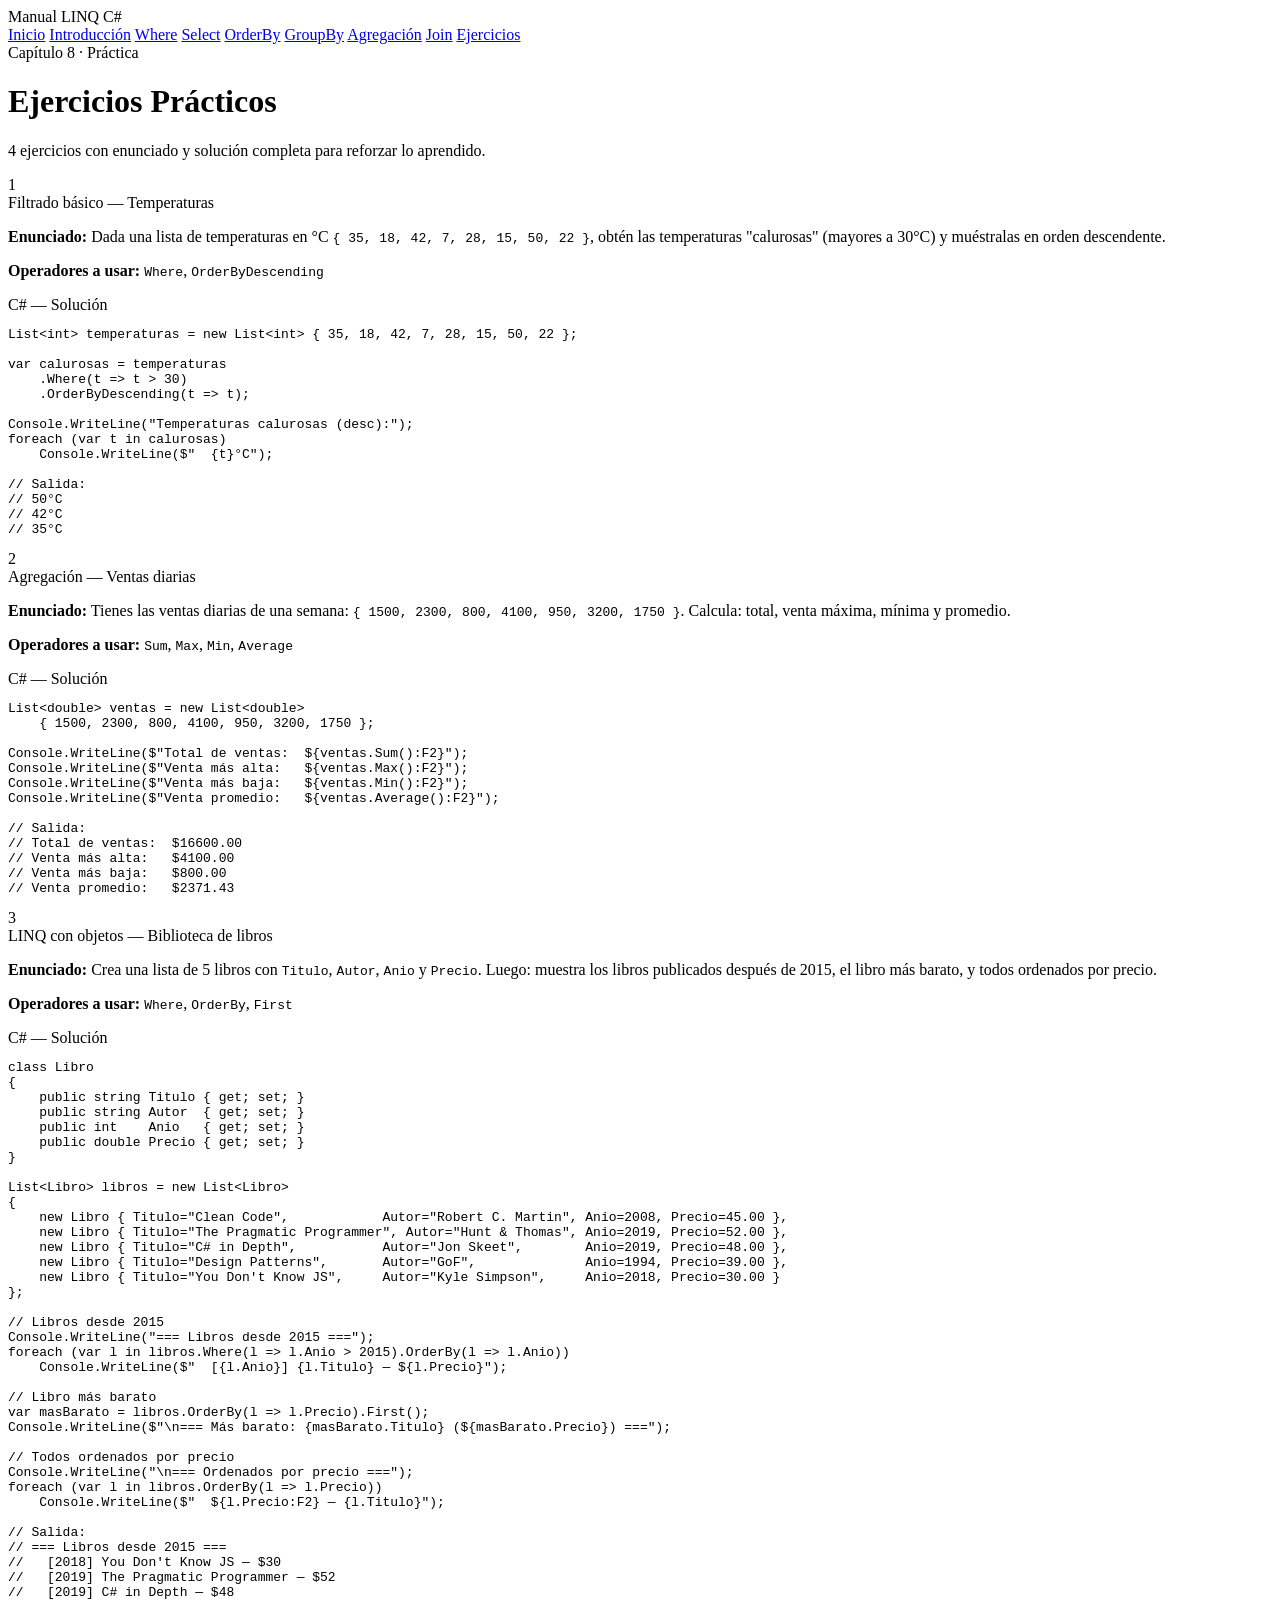
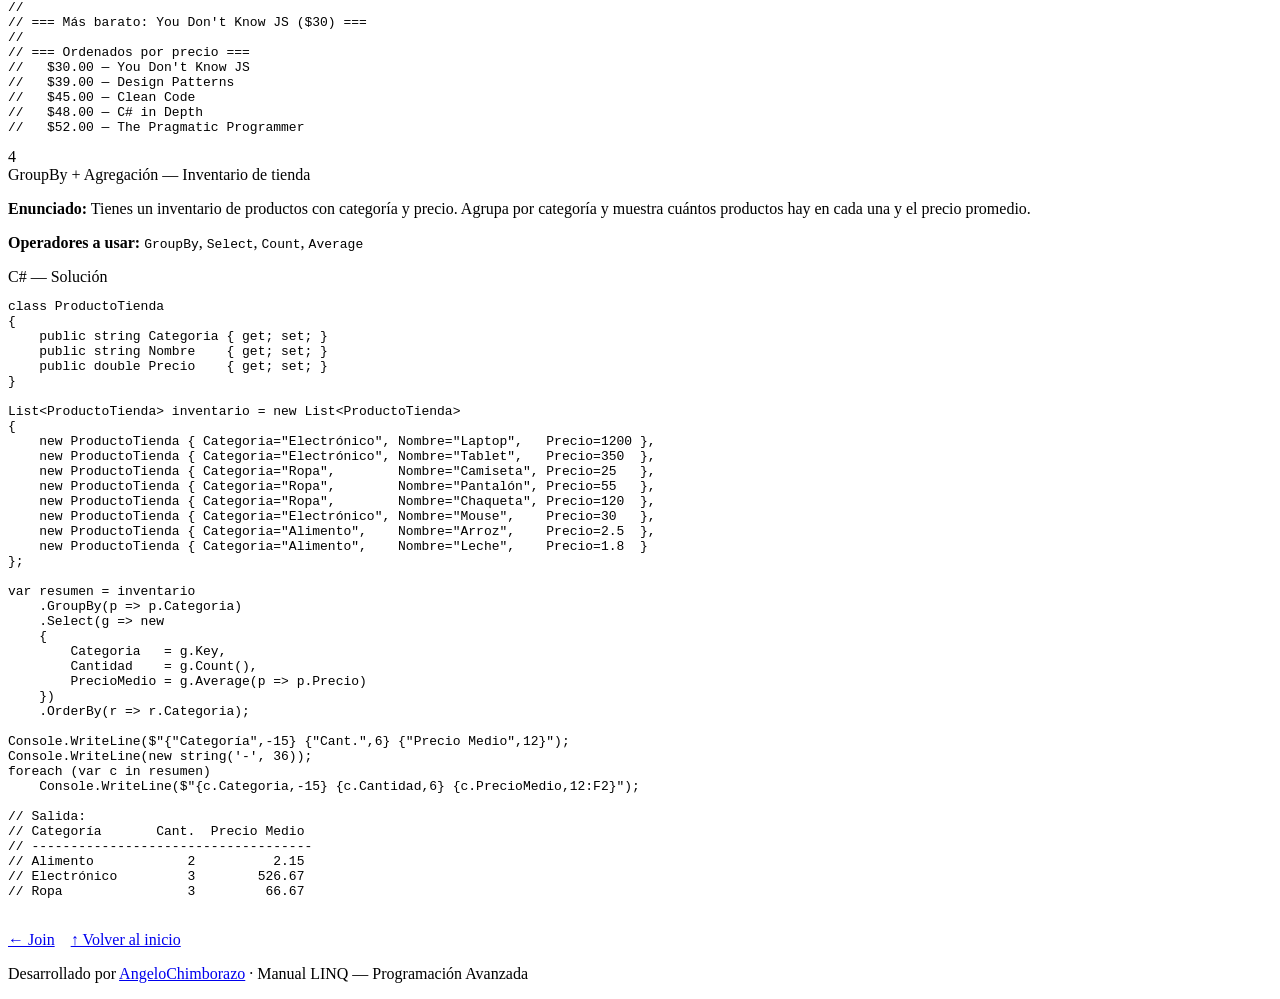
==== ejercicios.html @ 0d1015e7 "Rename Ejercicios.html to ejercicios.html" ====
<!DOCTYPE html>
<html lang="es">
<head>
  <meta charset="UTF-8" />
  <meta name="viewport" content="width=device-width, initial-scale=1.0" />
  <title>Ejercicios Prácticos | Manual LINQ C#</title>
  <link rel="stylesheet" href="style.css" />
</head>
<body>

<nav>
  <div class="nav-brand">Manual LINQ <span>C#</span></div>
  <a href="index.html">Inicio</a>
  <a href="introduccion.html">Introducción</a>
  <a href="where.html">Where</a>
  <a href="select.html">Select</a>
  <a href="orderby.html">OrderBy</a>
  <a href="groupby.html">GroupBy</a>
  <a href="agregacion.html">Agregación</a>
  <a href="join.html">Join</a>
  <a href="ejercicios.html" class="active">Ejercicios</a>
</nav>

<main class="page">
  <div class="page-header">
    <div class="page-eyebrow">Capítulo 8 · Práctica</div>
    <h1>Ejercicios Prácticos</h1>
    <p>4 ejercicios con enunciado y solución completa para reforzar lo aprendido.</p>
  </div>

  <!-- Ejercicio 1 -->
  <div class="exercise">
    <div class="exercise-header">
      <div class="exercise-num">1</div>
      <div class="exercise-title">Filtrado básico — Temperaturas</div>
    </div>
    <div class="exercise-body">
      <p><strong>Enunciado:</strong> Dada una lista de temperaturas en °C <code>{ 35, 18, 42, 7, 28, 15, 50, 22 }</code>, obtén las temperaturas "calurosas" (mayores a 30°C) y muéstralas en orden descendente.</p>
      <p><strong>Operadores a usar:</strong> <code>Where</code>, <code>OrderByDescending</code></p>
      <div class="code-label">C# — Solución</div>
      <pre><code>List&lt;int&gt; temperaturas = new List&lt;int&gt; { 35, 18, 42, 7, 28, 15, 50, 22 };

var calurosas = temperaturas
    .Where(t => t > 30)
    .OrderByDescending(t => t);

Console.WriteLine("Temperaturas calurosas (desc):");
foreach (var t in calurosas)
    Console.WriteLine($"  {t}°C");

// Salida:
// 50°C
// 42°C
// 35°C</code></pre>
    </div>
  </div>

  <!-- Ejercicio 2 -->
  <div class="exercise">
    <div class="exercise-header">
      <div class="exercise-num">2</div>
      <div class="exercise-title">Agregación — Ventas diarias</div>
    </div>
    <div class="exercise-body">
      <p><strong>Enunciado:</strong> Tienes las ventas diarias de una semana: <code>{ 1500, 2300, 800, 4100, 950, 3200, 1750 }</code>. Calcula: total, venta máxima, mínima y promedio.</p>
      <p><strong>Operadores a usar:</strong> <code>Sum</code>, <code>Max</code>, <code>Min</code>, <code>Average</code></p>
      <div class="code-label">C# — Solución</div>
      <pre><code>List&lt;double&gt; ventas = new List&lt;double&gt;
    { 1500, 2300, 800, 4100, 950, 3200, 1750 };

Console.WriteLine($"Total de ventas:  ${ventas.Sum():F2}");
Console.WriteLine($"Venta más alta:   ${ventas.Max():F2}");
Console.WriteLine($"Venta más baja:   ${ventas.Min():F2}");
Console.WriteLine($"Venta promedio:   ${ventas.Average():F2}");

// Salida:
// Total de ventas:  $16600.00
// Venta más alta:   $4100.00
// Venta más baja:   $800.00
// Venta promedio:   $2371.43</code></pre>
    </div>
  </div>

  <!-- Ejercicio 3 -->
  <div class="exercise">
    <div class="exercise-header">
      <div class="exercise-num">3</div>
      <div class="exercise-title">LINQ con objetos — Biblioteca de libros</div>
    </div>
    <div class="exercise-body">
      <p><strong>Enunciado:</strong> Crea una lista de 5 libros con <code>Titulo</code>, <code>Autor</code>, <code>Anio</code> y <code>Precio</code>. Luego: muestra los libros publicados después de 2015, el libro más barato, y todos ordenados por precio.</p>
      <p><strong>Operadores a usar:</strong> <code>Where</code>, <code>OrderBy</code>, <code>First</code></p>
      <div class="code-label">C# — Solución</div>
      <pre><code>class Libro
{
    public string Titulo { get; set; }
    public string Autor  { get; set; }
    public int    Anio   { get; set; }
    public double Precio { get; set; }
}

List&lt;Libro&gt; libros = new List&lt;Libro&gt;
{
    new Libro { Titulo="Clean Code",            Autor="Robert C. Martin", Anio=2008, Precio=45.00 },
    new Libro { Titulo="The Pragmatic Programmer", Autor="Hunt & Thomas", Anio=2019, Precio=52.00 },
    new Libro { Titulo="C# in Depth",           Autor="Jon Skeet",        Anio=2019, Precio=48.00 },
    new Libro { Titulo="Design Patterns",       Autor="GoF",              Anio=1994, Precio=39.00 },
    new Libro { Titulo="You Don't Know JS",     Autor="Kyle Simpson",     Anio=2018, Precio=30.00 }
};

// Libros desde 2015
Console.WriteLine("=== Libros desde 2015 ===");
foreach (var l in libros.Where(l => l.Anio > 2015).OrderBy(l => l.Anio))
    Console.WriteLine($"  [{l.Anio}] {l.Titulo} — ${l.Precio}");

// Libro más barato
var masBarato = libros.OrderBy(l => l.Precio).First();
Console.WriteLine($"\n=== Más barato: {masBarato.Titulo} (${masBarato.Precio}) ===");

// Todos ordenados por precio
Console.WriteLine("\n=== Ordenados por precio ===");
foreach (var l in libros.OrderBy(l => l.Precio))
    Console.WriteLine($"  ${l.Precio:F2} — {l.Titulo}");

// Salida:
// === Libros desde 2015 ===
//   [2018] You Don't Know JS — $30
//   [2019] The Pragmatic Programmer — $52
//   [2019] C# in Depth — $48
//
// === Más barato: You Don't Know JS ($30) ===
//
// === Ordenados por precio ===
//   $30.00 — You Don't Know JS
//   $39.00 — Design Patterns
//   $45.00 — Clean Code
//   $48.00 — C# in Depth
//   $52.00 — The Pragmatic Programmer</code></pre>
    </div>
  </div>

  <!-- Ejercicio 4 -->
  <div class="exercise">
    <div class="exercise-header">
      <div class="exercise-num">4</div>
      <div class="exercise-title">GroupBy + Agregación — Inventario de tienda</div>
    </div>
    <div class="exercise-body">
      <p><strong>Enunciado:</strong> Tienes un inventario de productos con categoría y precio. Agrupa por categoría y muestra cuántos productos hay en cada una y el precio promedio.</p>
      <p><strong>Operadores a usar:</strong> <code>GroupBy</code>, <code>Select</code>, <code>Count</code>, <code>Average</code></p>
      <div class="code-label">C# — Solución</div>
      <pre><code>class ProductoTienda
{
    public string Categoria { get; set; }
    public string Nombre    { get; set; }
    public double Precio    { get; set; }
}

List&lt;ProductoTienda&gt; inventario = new List&lt;ProductoTienda&gt;
{
    new ProductoTienda { Categoria="Electrónico", Nombre="Laptop",   Precio=1200 },
    new ProductoTienda { Categoria="Electrónico", Nombre="Tablet",   Precio=350  },
    new ProductoTienda { Categoria="Ropa",        Nombre="Camiseta", Precio=25   },
    new ProductoTienda { Categoria="Ropa",        Nombre="Pantalón", Precio=55   },
    new ProductoTienda { Categoria="Ropa",        Nombre="Chaqueta", Precio=120  },
    new ProductoTienda { Categoria="Electrónico", Nombre="Mouse",    Precio=30   },
    new ProductoTienda { Categoria="Alimento",    Nombre="Arroz",    Precio=2.5  },
    new ProductoTienda { Categoria="Alimento",    Nombre="Leche",    Precio=1.8  }
};

var resumen = inventario
    .GroupBy(p => p.Categoria)
    .Select(g => new
    {
        Categoria   = g.Key,
        Cantidad    = g.Count(),
        PrecioMedio = g.Average(p => p.Precio)
    })
    .OrderBy(r => r.Categoria);

Console.WriteLine($"{"Categoría",-15} {"Cant.",6} {"Precio Medio",12}");
Console.WriteLine(new string('-', 36));
foreach (var c in resumen)
    Console.WriteLine($"{c.Categoria,-15} {c.Cantidad,6} {c.PrecioMedio,12:F2}");

// Salida:
// Categoría       Cant.  Precio Medio
// ------------------------------------
// Alimento            2          2.15
// Electrónico         3        526.67
// Ropa                3         66.67</code></pre>
    </div>
  </div>

  <div style="display:flex; gap:1rem; margin-top:2rem; flex-wrap:wrap;">
    <a href="join.html" class="btn btn-outline">← Join</a>
    <a href="index.html" class="btn btn-primary">↑ Volver al inicio</a>
  </div>
</main>

<footer>
  <p>Desarrollado por <a href="https://github.com/AngeloChimborazo" target="_blank">AngeloChimborazo</a> · Manual LINQ — Programación Avanzada</p>
</footer>
</body>
</html>
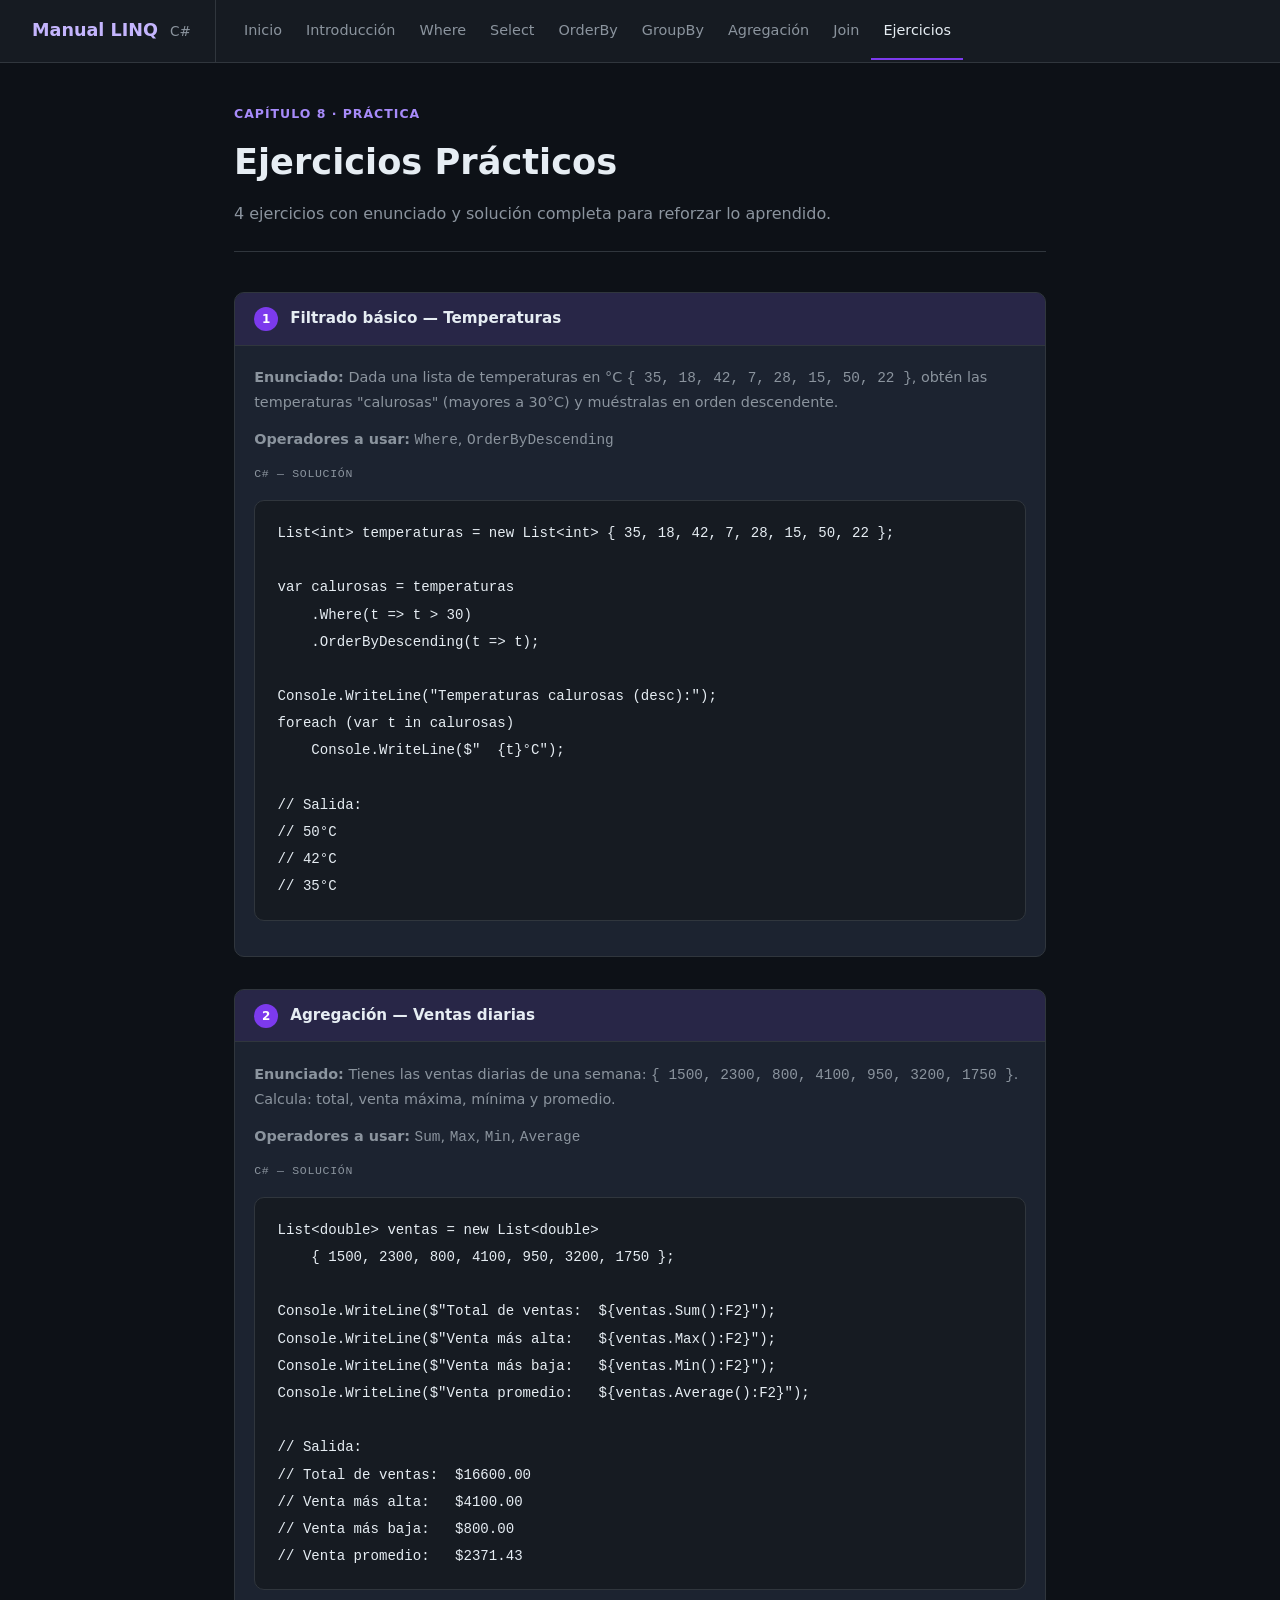
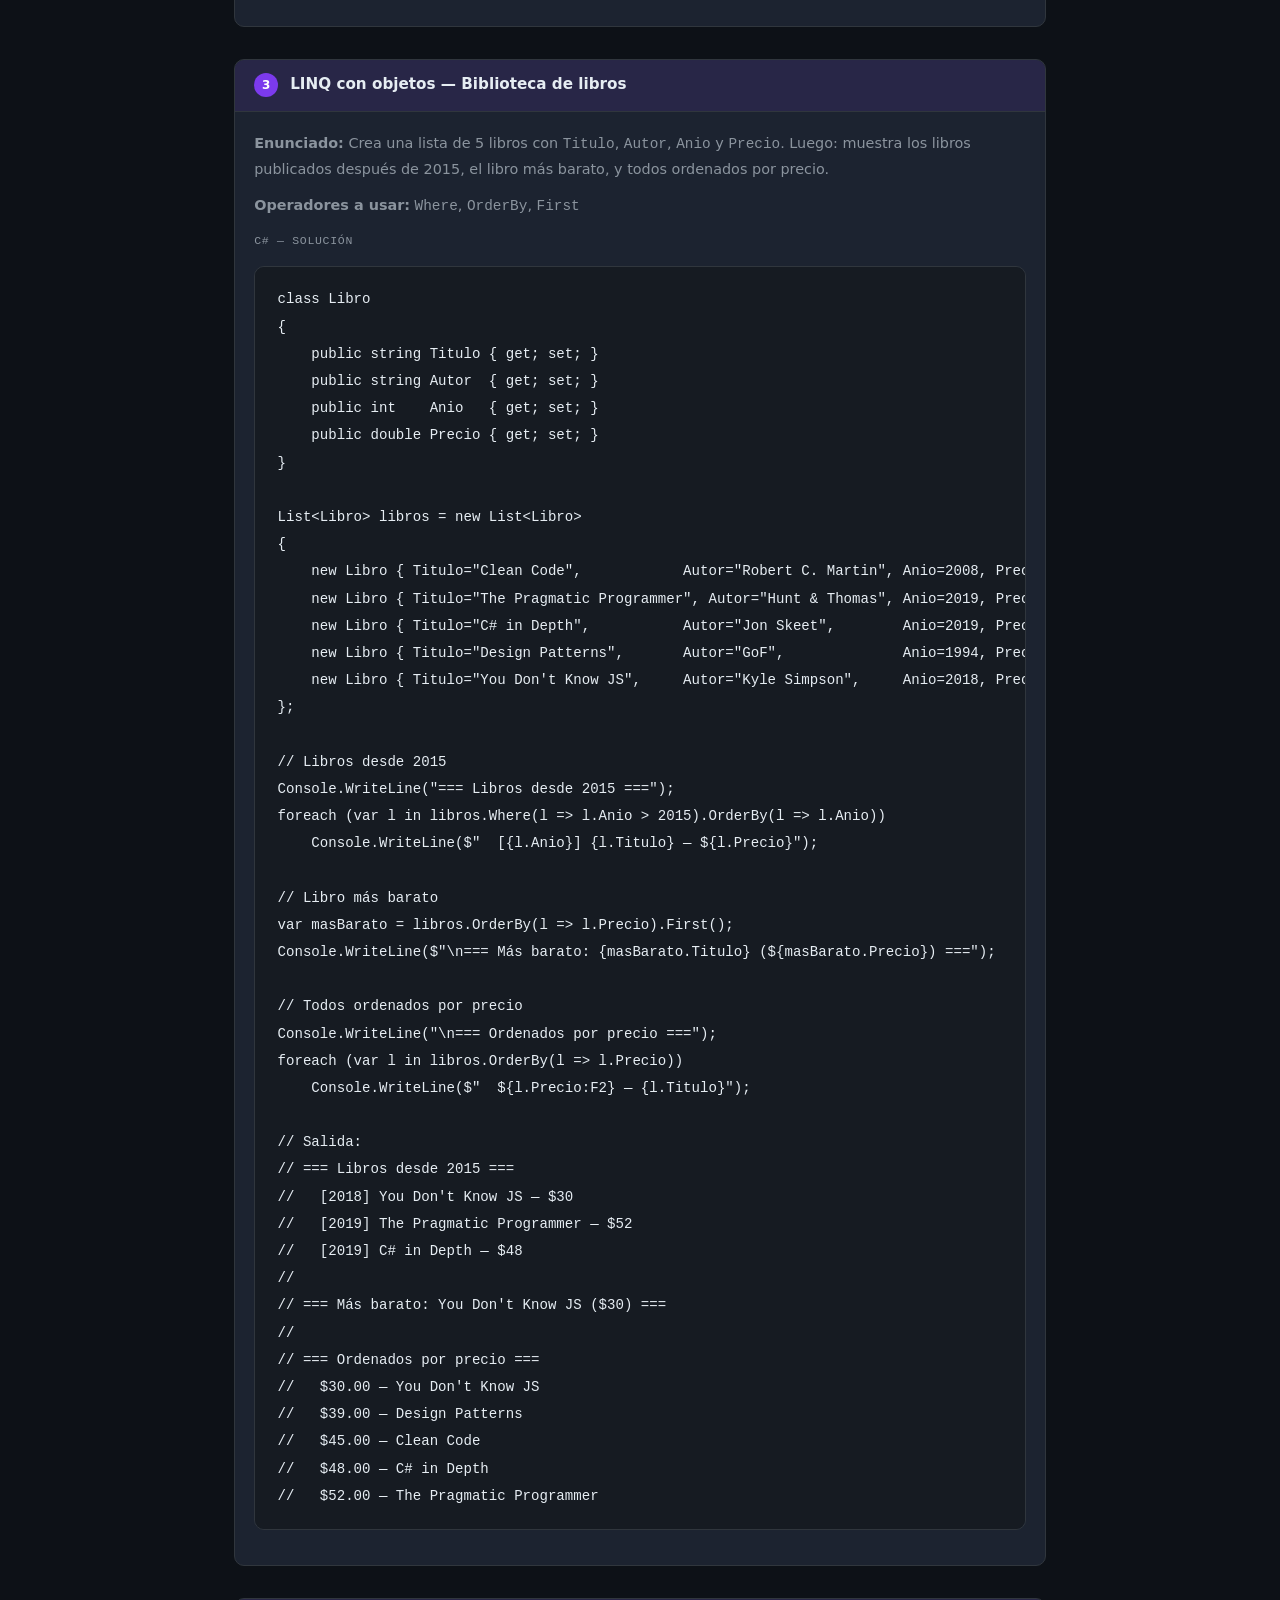
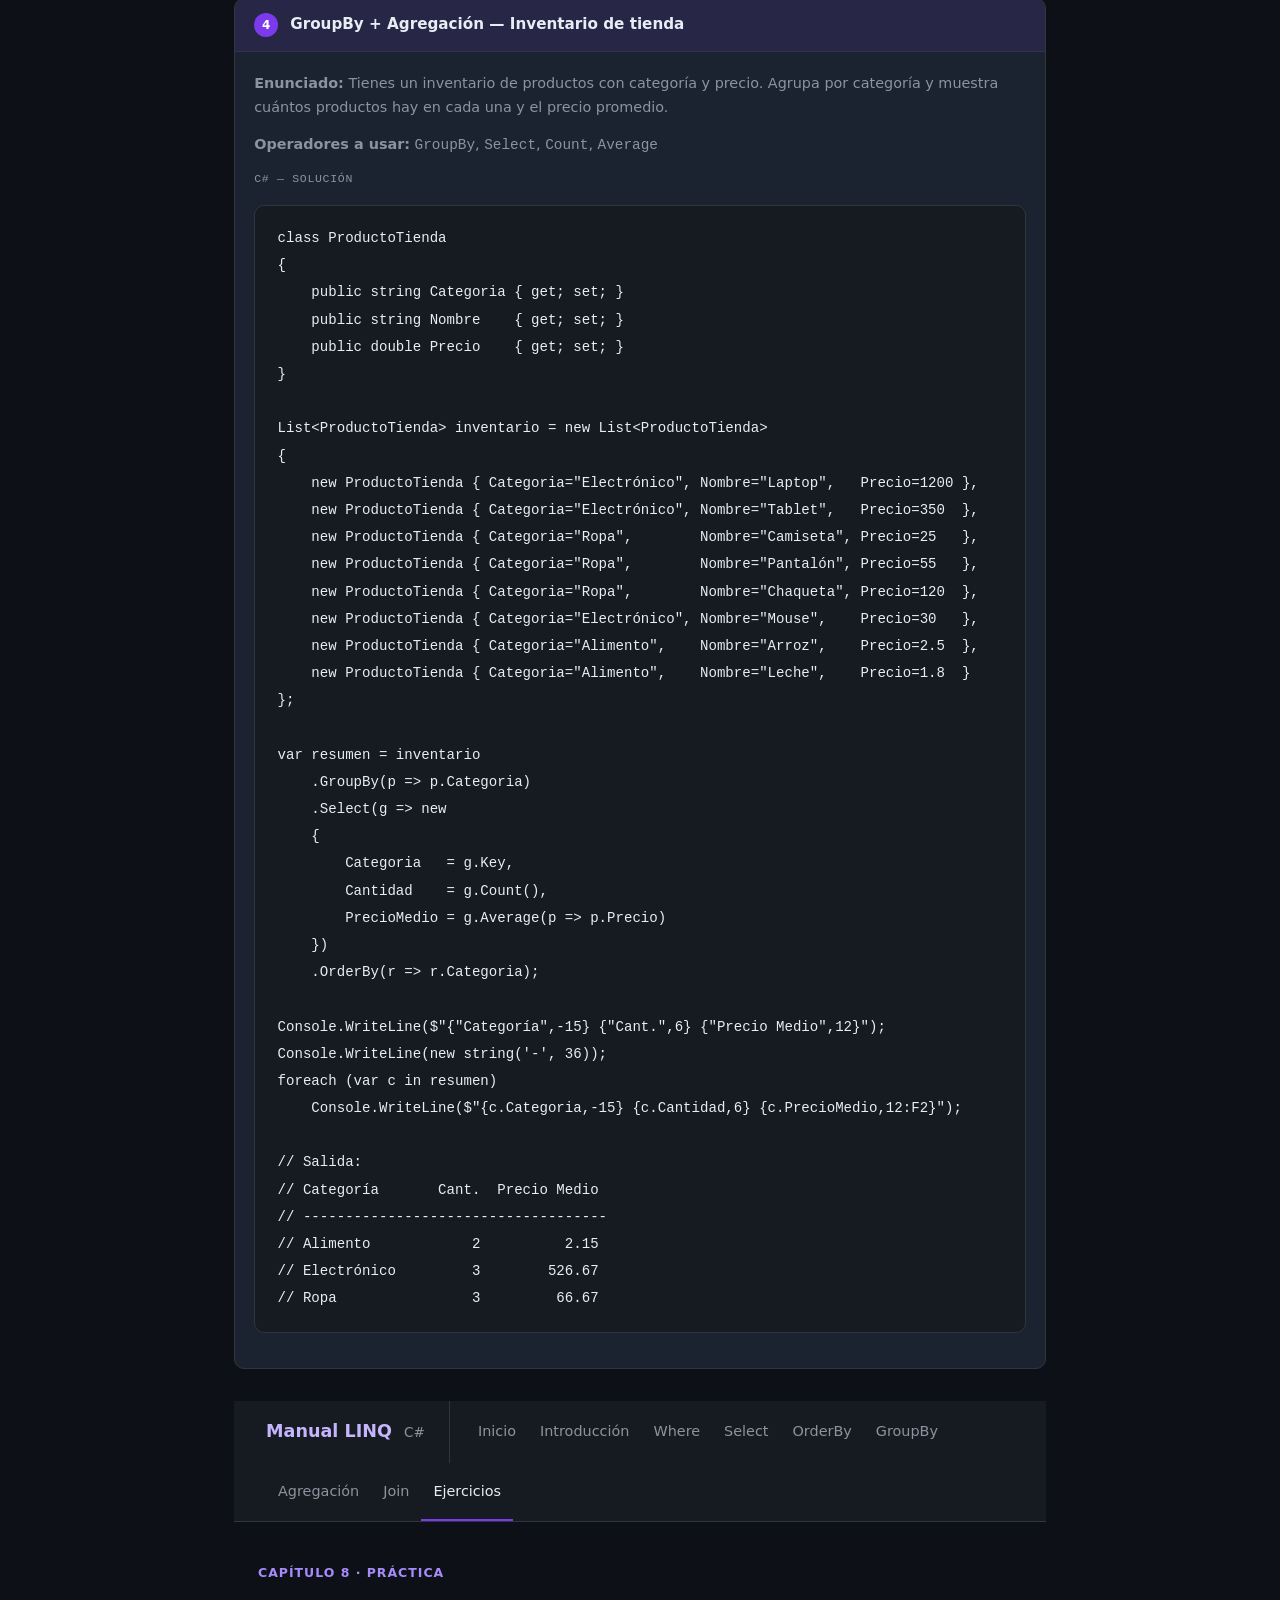
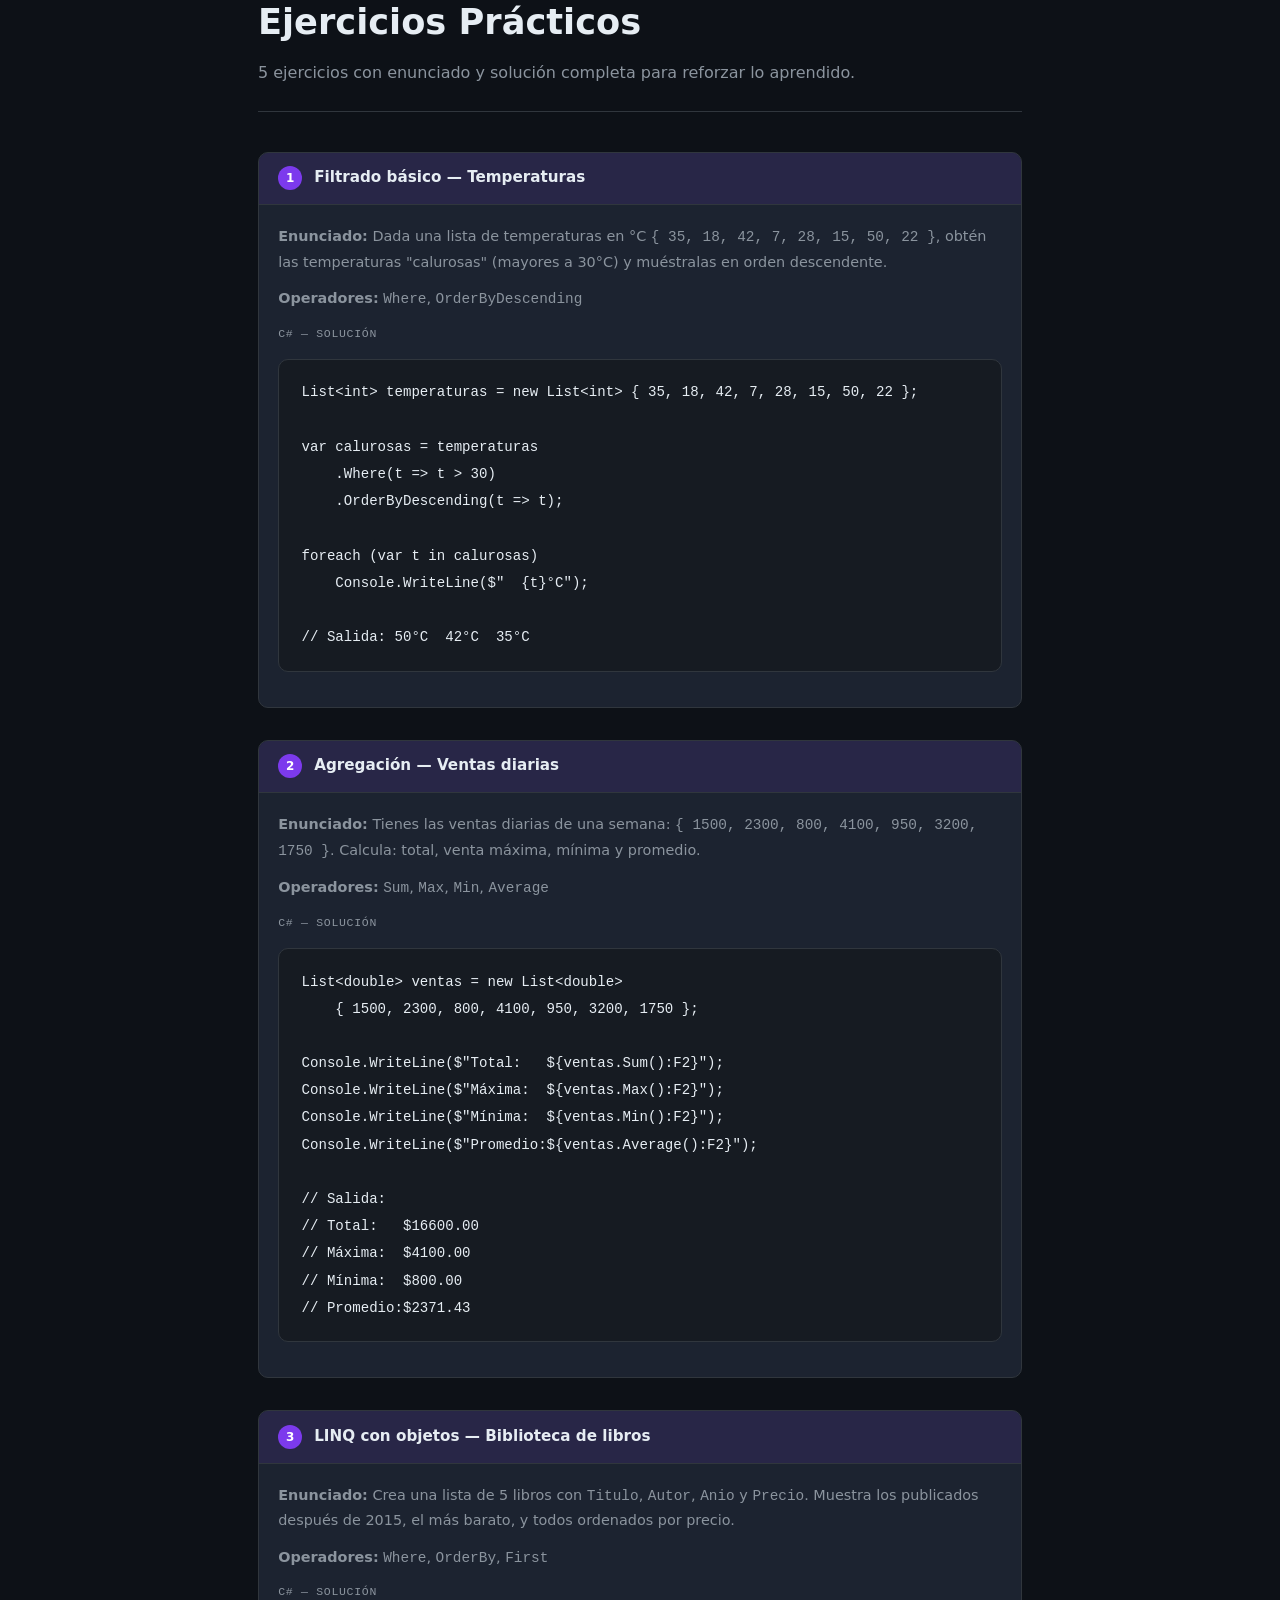
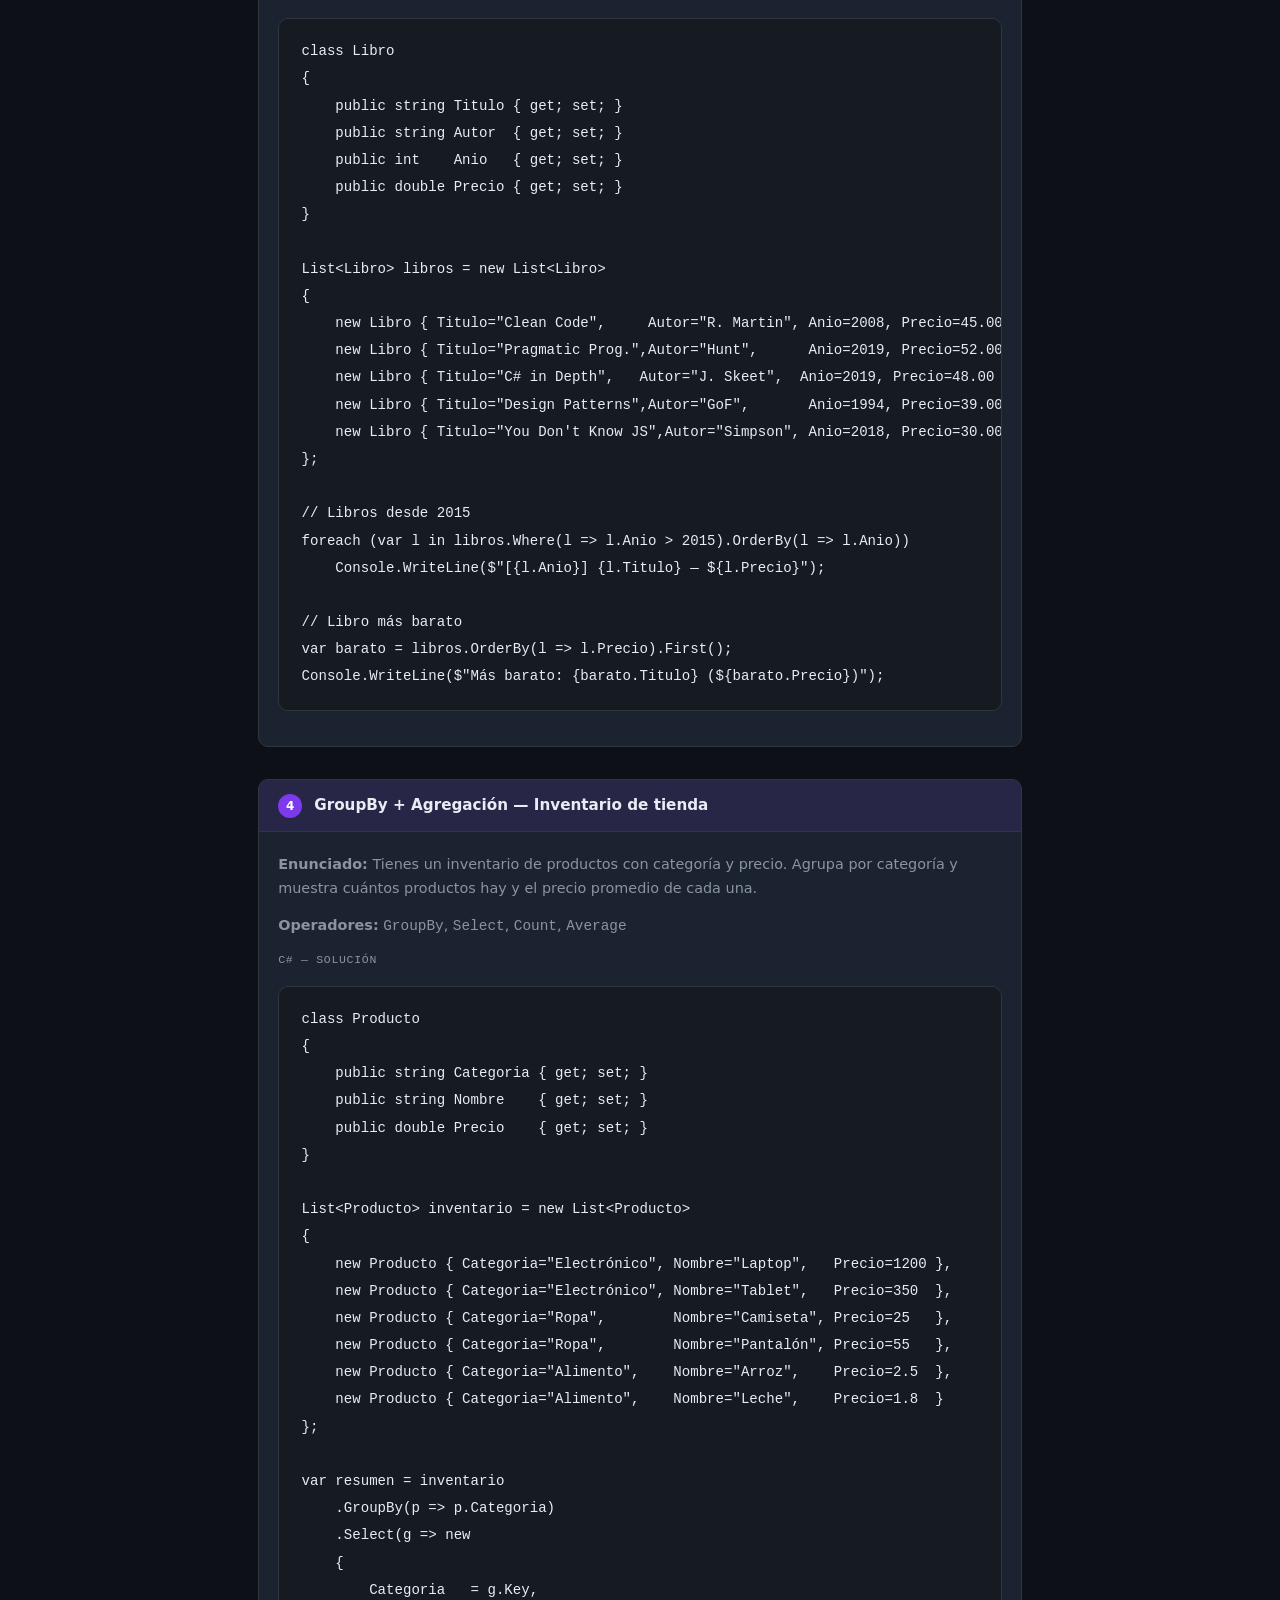
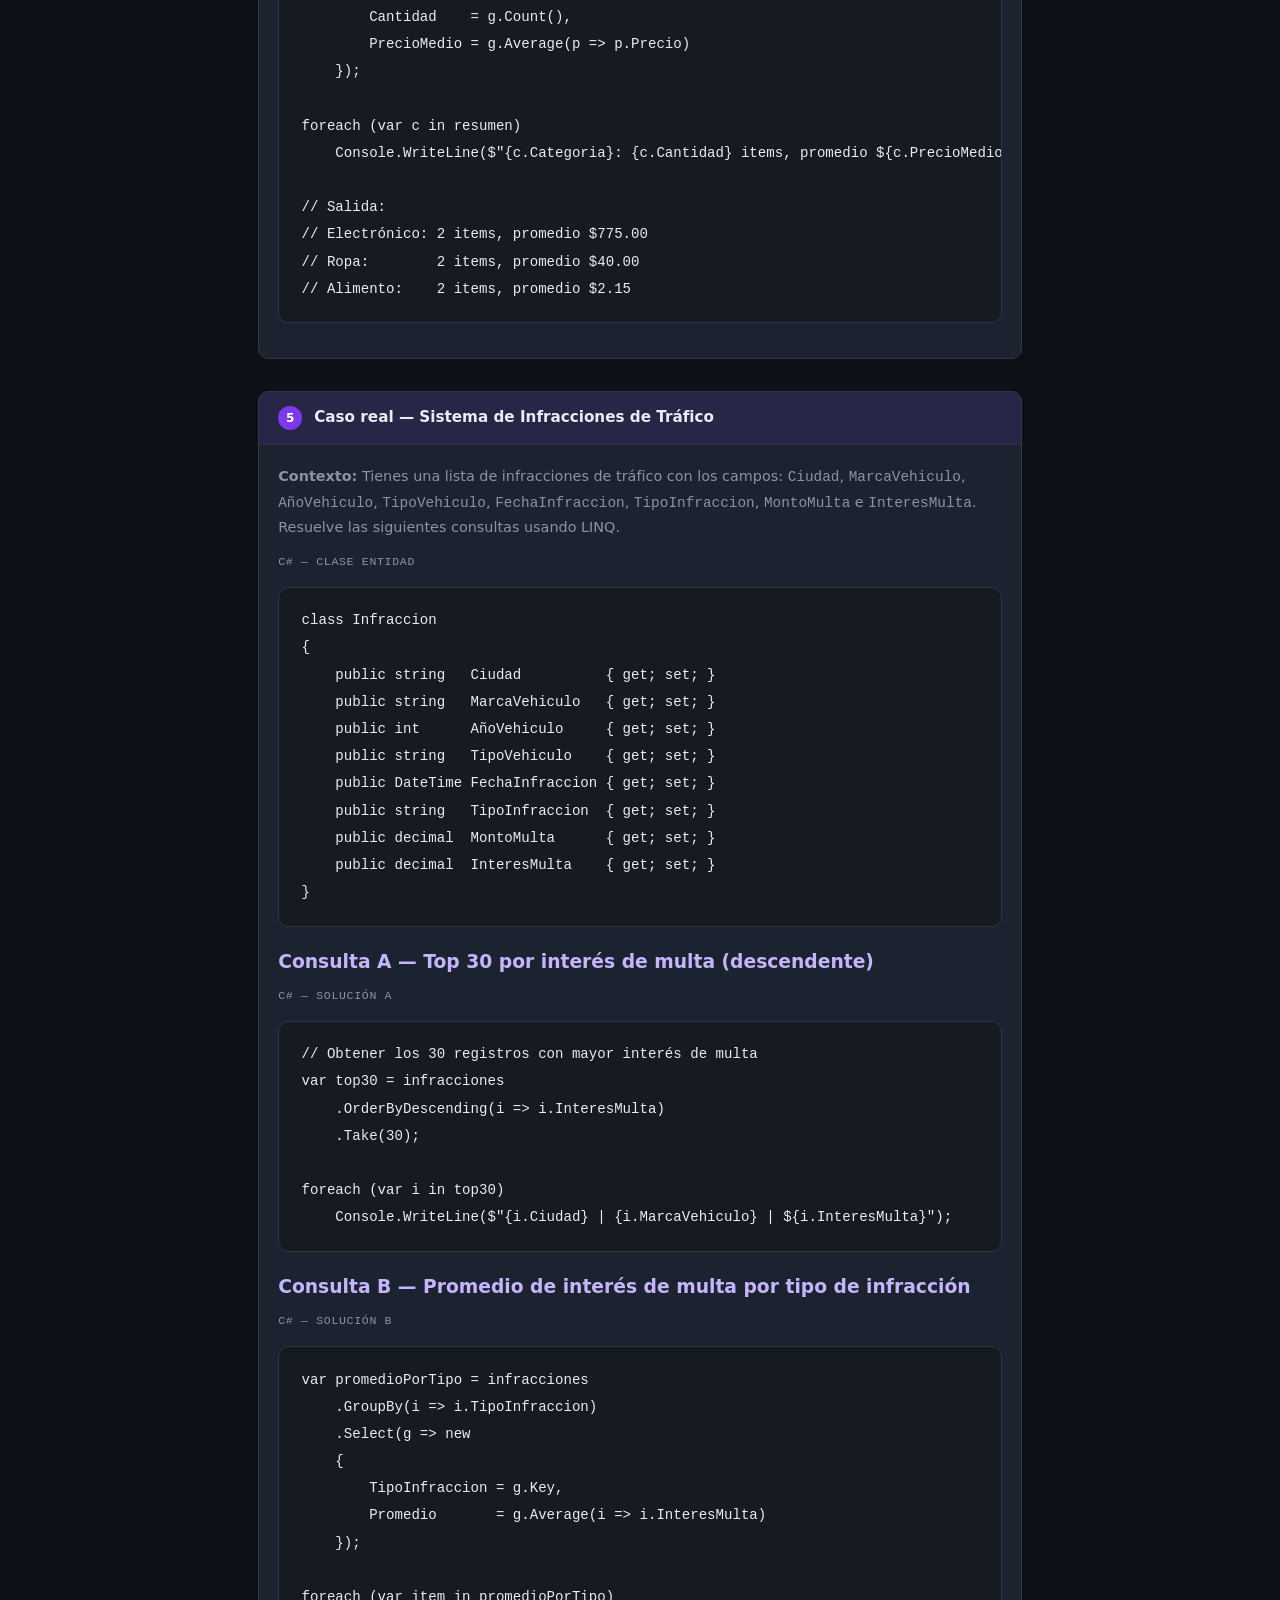
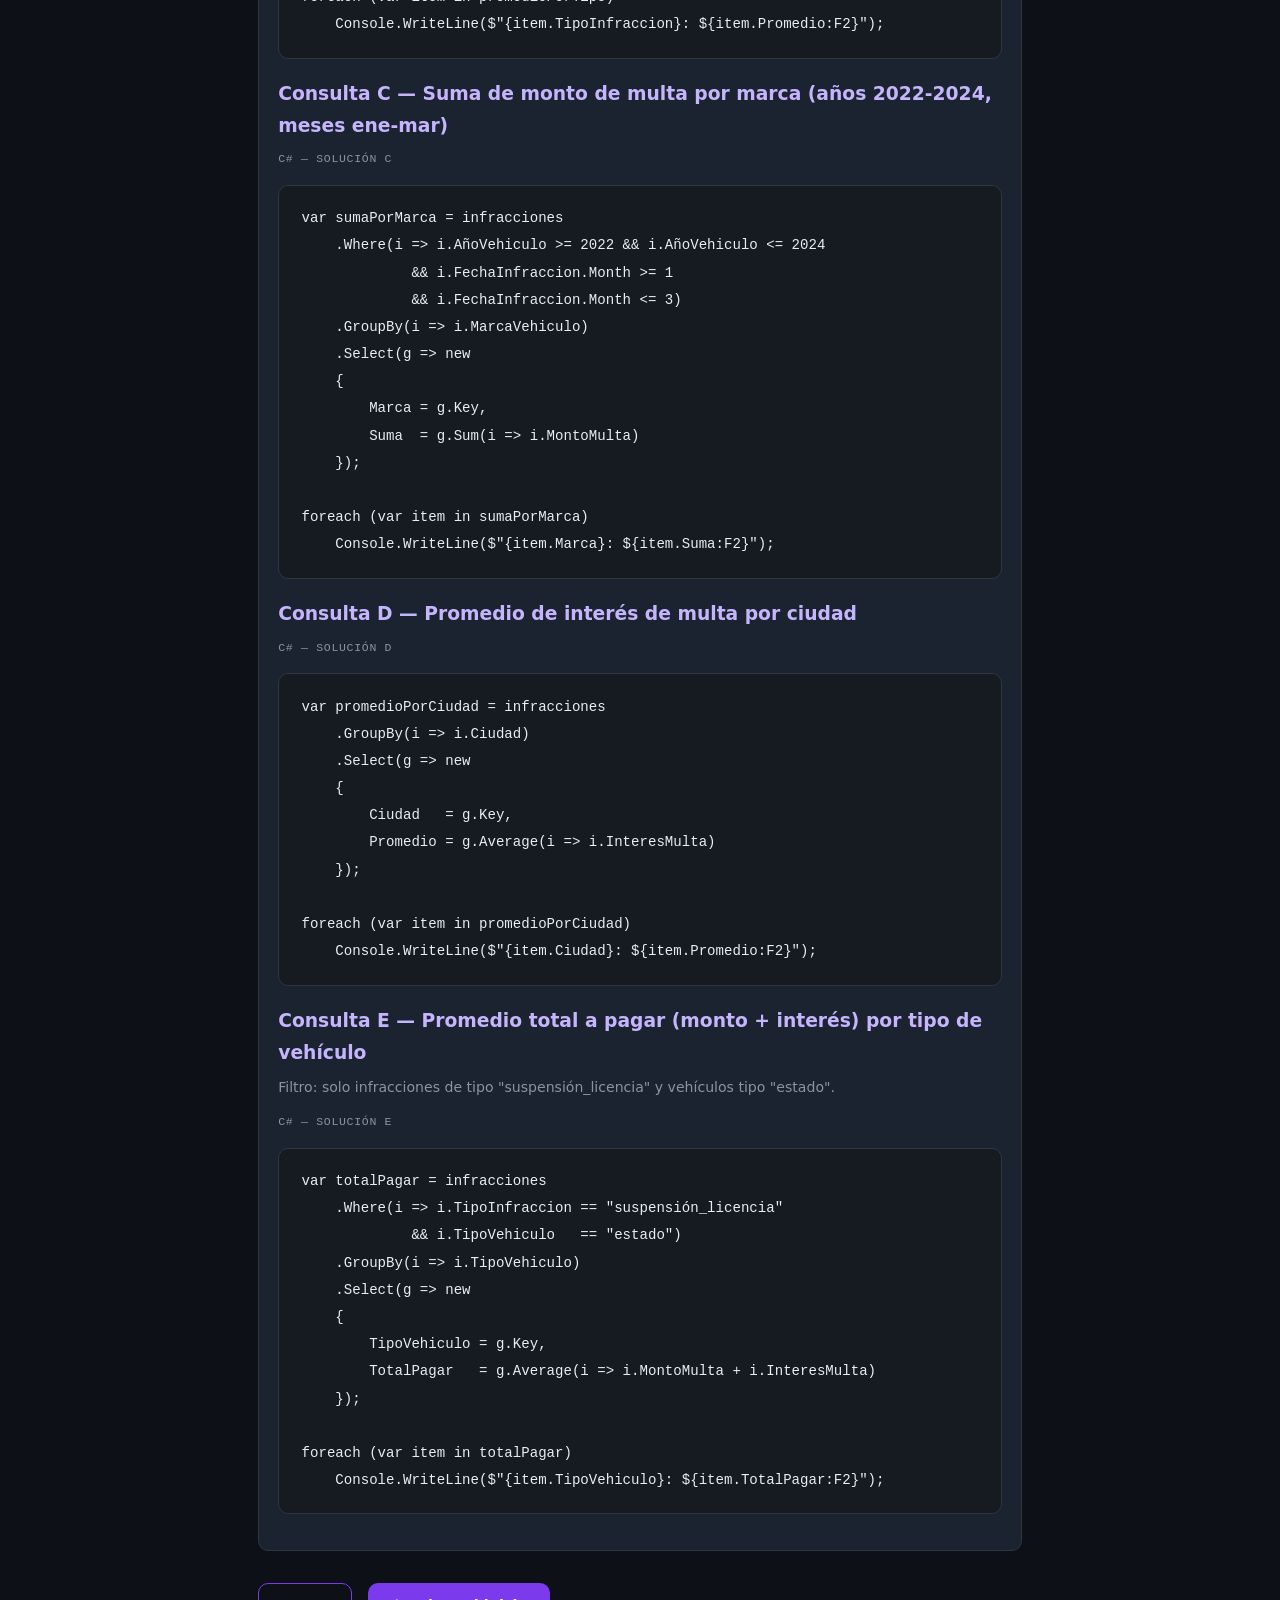
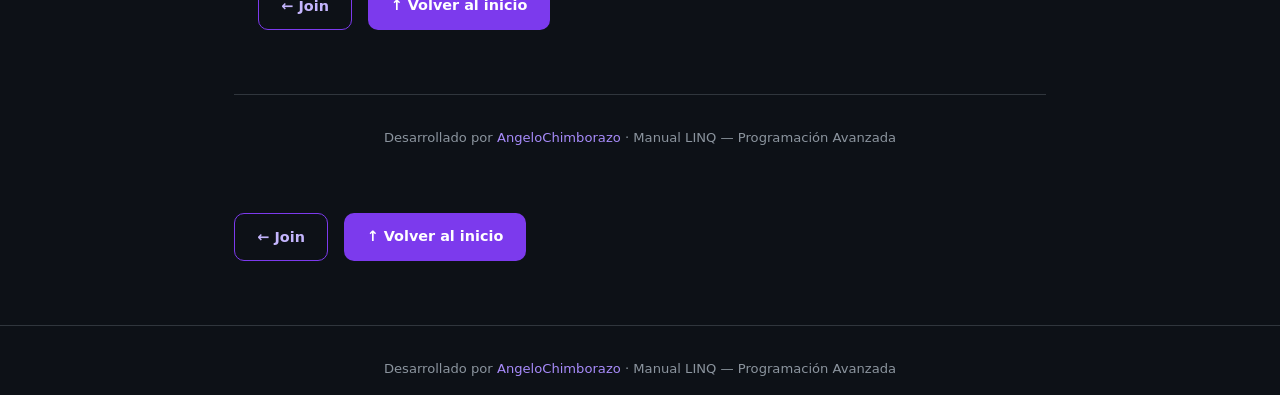
==== commit 95deee4d: "Update ejercicios.html" ====
--- a/ejercicios.html
+++ b/ejercicios.html
@@ -191,6 +191,259 @@
 // Ropa                3         66.67</code></pre>
     </div>
   </div>
+<!DOCTYPE html>
+<html lang="es">
+<head>
+  <meta charset="UTF-8" />
+  <meta name="viewport" content="width=device-width, initial-scale=1.0" />
+  <title>Ejercicios Prácticos | Manual LINQ C#</title>
+  <link rel="stylesheet" href="style.css" />
+</head>
+<body>
+
+<nav>
+  <div class="nav-brand">Manual LINQ <span>C#</span></div>
+  <a href="index.html">Inicio</a>
+  <a href="introduccion.html">Introducción</a>
+  <a href="where.html">Where</a>
+  <a href="select.html">Select</a>
+  <a href="orderby.html">OrderBy</a>
+  <a href="groupby.html">GroupBy</a>
+  <a href="agregacion.html">Agregación</a>
+  <a href="join.html">Join</a>
+  <a href="ejercicios.html" class="active">Ejercicios</a>
+</nav>
+
+<main class="page">
+  <div class="page-header">
+    <div class="page-eyebrow">Capítulo 8 · Práctica</div>
+    <h1>Ejercicios Prácticos</h1>
+    <p>5 ejercicios con enunciado y solución completa para reforzar lo aprendido.</p>
+  </div>
+
+  <!-- Ejercicio 1 -->
+  <div class="exercise">
+    <div class="exercise-header">
+      <div class="exercise-num">1</div>
+      <div class="exercise-title">Filtrado básico — Temperaturas</div>
+    </div>
+    <div class="exercise-body">
+      <p><strong>Enunciado:</strong> Dada una lista de temperaturas en °C <code>{ 35, 18, 42, 7, 28, 15, 50, 22 }</code>, obtén las temperaturas "calurosas" (mayores a 30°C) y muéstralas en orden descendente.</p>
+      <p><strong>Operadores:</strong> <code>Where</code>, <code>OrderByDescending</code></p>
+      <div class="code-label">C# — Solución</div>
+      <pre><code>List&lt;int&gt; temperaturas = new List&lt;int&gt; { 35, 18, 42, 7, 28, 15, 50, 22 };
+
+var calurosas = temperaturas
+    .Where(t => t > 30)
+    .OrderByDescending(t => t);
+
+foreach (var t in calurosas)
+    Console.WriteLine($"  {t}°C");
+
+// Salida: 50°C  42°C  35°C</code></pre>
+    </div>
+  </div>
+
+  <!-- Ejercicio 2 -->
+  <div class="exercise">
+    <div class="exercise-header">
+      <div class="exercise-num">2</div>
+      <div class="exercise-title">Agregación — Ventas diarias</div>
+    </div>
+    <div class="exercise-body">
+      <p><strong>Enunciado:</strong> Tienes las ventas diarias de una semana: <code>{ 1500, 2300, 800, 4100, 950, 3200, 1750 }</code>. Calcula: total, venta máxima, mínima y promedio.</p>
+      <p><strong>Operadores:</strong> <code>Sum</code>, <code>Max</code>, <code>Min</code>, <code>Average</code></p>
+      <div class="code-label">C# — Solución</div>
+      <pre><code>List&lt;double&gt; ventas = new List&lt;double&gt;
+    { 1500, 2300, 800, 4100, 950, 3200, 1750 };
+
+Console.WriteLine($"Total:   ${ventas.Sum():F2}");
+Console.WriteLine($"Máxima:  ${ventas.Max():F2}");
+Console.WriteLine($"Mínima:  ${ventas.Min():F2}");
+Console.WriteLine($"Promedio:${ventas.Average():F2}");
+
+// Salida:
+// Total:   $16600.00
+// Máxima:  $4100.00
+// Mínima:  $800.00
+// Promedio:$2371.43</code></pre>
+    </div>
+  </div>
+
+  <!-- Ejercicio 3 -->
+  <div class="exercise">
+    <div class="exercise-header">
+      <div class="exercise-num">3</div>
+      <div class="exercise-title">LINQ con objetos — Biblioteca de libros</div>
+    </div>
+    <div class="exercise-body">
+      <p><strong>Enunciado:</strong> Crea una lista de 5 libros con <code>Titulo</code>, <code>Autor</code>, <code>Anio</code> y <code>Precio</code>. Muestra los publicados después de 2015, el más barato, y todos ordenados por precio.</p>
+      <p><strong>Operadores:</strong> <code>Where</code>, <code>OrderBy</code>, <code>First</code></p>
+      <div class="code-label">C# — Solución</div>
+      <pre><code>class Libro
+{
+    public string Titulo { get; set; }
+    public string Autor  { get; set; }
+    public int    Anio   { get; set; }
+    public double Precio { get; set; }
+}
+
+List&lt;Libro&gt; libros = new List&lt;Libro&gt;
+{
+    new Libro { Titulo="Clean Code",     Autor="R. Martin", Anio=2008, Precio=45.00 },
+    new Libro { Titulo="Pragmatic Prog.",Autor="Hunt",      Anio=2019, Precio=52.00 },
+    new Libro { Titulo="C# in Depth",   Autor="J. Skeet",  Anio=2019, Precio=48.00 },
+    new Libro { Titulo="Design Patterns",Autor="GoF",       Anio=1994, Precio=39.00 },
+    new Libro { Titulo="You Don't Know JS",Autor="Simpson", Anio=2018, Precio=30.00 }
+};
+
+// Libros desde 2015
+foreach (var l in libros.Where(l => l.Anio > 2015).OrderBy(l => l.Anio))
+    Console.WriteLine($"[{l.Anio}] {l.Titulo} — ${l.Precio}");
+
+// Libro más barato
+var barato = libros.OrderBy(l => l.Precio).First();
+Console.WriteLine($"Más barato: {barato.Titulo} (${barato.Precio})");</code></pre>
+    </div>
+  </div>
+
+  <!-- Ejercicio 4 -->
+  <div class="exercise">
+    <div class="exercise-header">
+      <div class="exercise-num">4</div>
+      <div class="exercise-title">GroupBy + Agregación — Inventario de tienda</div>
+    </div>
+    <div class="exercise-body">
+      <p><strong>Enunciado:</strong> Tienes un inventario de productos con categoría y precio. Agrupa por categoría y muestra cuántos productos hay y el precio promedio de cada una.</p>
+      <p><strong>Operadores:</strong> <code>GroupBy</code>, <code>Select</code>, <code>Count</code>, <code>Average</code></p>
+      <div class="code-label">C# — Solución</div>
+      <pre><code>class Producto
+{
+    public string Categoria { get; set; }
+    public string Nombre    { get; set; }
+    public double Precio    { get; set; }
+}
+
+List&lt;Producto&gt; inventario = new List&lt;Producto&gt;
+{
+    new Producto { Categoria="Electrónico", Nombre="Laptop",   Precio=1200 },
+    new Producto { Categoria="Electrónico", Nombre="Tablet",   Precio=350  },
+    new Producto { Categoria="Ropa",        Nombre="Camiseta", Precio=25   },
+    new Producto { Categoria="Ropa",        Nombre="Pantalón", Precio=55   },
+    new Producto { Categoria="Alimento",    Nombre="Arroz",    Precio=2.5  },
+    new Producto { Categoria="Alimento",    Nombre="Leche",    Precio=1.8  }
+};
+
+var resumen = inventario
+    .GroupBy(p => p.Categoria)
+    .Select(g => new
+    {
+        Categoria   = g.Key,
+        Cantidad    = g.Count(),
+        PrecioMedio = g.Average(p => p.Precio)
+    });
+
+foreach (var c in resumen)
+    Console.WriteLine($"{c.Categoria}: {c.Cantidad} items, promedio ${c.PrecioMedio:F2}");
+
+// Salida:
+// Electrónico: 2 items, promedio $775.00
+// Ropa:        2 items, promedio $40.00
+// Alimento:    2 items, promedio $2.15</code></pre>
+    </div>
+  </div>
+
+  <!-- Ejercicio 5 — Del examen (Infracciones) -->
+  <div class="exercise">
+    <div class="exercise-header">
+      <div class="exercise-num">5</div>
+      <div class="exercise-title">Caso real — Sistema de Infracciones de Tráfico</div>
+    </div>
+    <div class="exercise-body">
+      <p><strong>Contexto:</strong> Tienes una lista de infracciones de tráfico con los campos: <code>Ciudad</code>, <code>MarcaVehiculo</code>, <code>AñoVehiculo</code>, <code>TipoVehiculo</code>, <code>FechaInfraccion</code>, <code>TipoInfraccion</code>, <code>MontoMulta</code> e <code>InteresMulta</code>. Resuelve las siguientes consultas usando LINQ.</p>
+
+      <div class="code-label">C# — Clase entidad</div>
+      <pre><code>class Infraccion
+{
+    public string   Ciudad          { get; set; }
+    public string   MarcaVehiculo   { get; set; }
+    public int      AñoVehiculo     { get; set; }
+    public string   TipoVehiculo    { get; set; }
+    public DateTime FechaInfraccion { get; set; }
+    public string   TipoInfraccion  { get; set; }
+    public decimal  MontoMulta      { get; set; }
+    public decimal  InteresMulta    { get; set; }
+}</code></pre>
+
+      <h3 style="color:var(--accent3); margin:1.2rem 0 0.5rem;">Consulta A — Top 30 por interés de multa (descendente)</h3>
+      <div class="code-label">C# — Solución A</div>
+      <pre><code>// Obtener los 30 registros con mayor interés de multa
+var top30 = infracciones
+    .OrderByDescending(i => i.InteresMulta)
+    .Take(30);
+
+foreach (var i in top30)
+    Console.WriteLine($"{i.Ciudad} | {i.MarcaVehiculo} | ${i.InteresMulta}");</code></pre>
+
+      <h3 style="color:var(--accent3); margin:1.2rem 0 0.5rem;">Consulta B — Promedio de interés de multa por tipo de infracción</h3>
+      <div class="code-label">C# — Solución B</div>
+      <pre><code>var promedioPorTipo = infracciones
+    .GroupBy(i => i.TipoInfraccion)
+    .Select(g => new
+    {
+        TipoInfraccion = g.Key,
+        Promedio       = g.Average(i => i.InteresMulta)
+    });
+
+foreach (var item in promedioPorTipo)
+    Console.WriteLine($"{item.TipoInfraccion}: ${item.Promedio:F2}");</code></pre>
+
+      <h3 style="color:var(--accent3); margin:1.2rem 0 0.5rem;">Consulta C — Suma de monto de multa por marca (años 2022-2024, meses ene-mar)</h3>
+      <div class="code-label">C# — Solución C</div>
+      <pre><code>var sumaPorMarca = infracciones
+    .Where(i => i.AñoVehiculo >= 2022 && i.AñoVehiculo <= 2024
+             && i.FechaInfraccion.Month >= 1
+             && i.FechaInfraccion.Month <= 3)
+    .GroupBy(i => i.MarcaVehiculo)
+    .Select(g => new
+    {
+        Marca = g.Key,
+        Suma  = g.Sum(i => i.MontoMulta)
+    });
+
+foreach (var item in sumaPorMarca)
+    Console.WriteLine($"{item.Marca}: ${item.Suma:F2}");</code></pre>
+
+      <h3 style="color:var(--accent3); margin:1.2rem 0 0.5rem;">Consulta D — Promedio de interés de multa por ciudad</h3>
+      <div class="code-label">C# — Solución D</div>
+      <pre><code>var promedioPorCiudad = infracciones
+    .GroupBy(i => i.Ciudad)
+    .Select(g => new
+    {
+        Ciudad   = g.Key,
+        Promedio = g.Average(i => i.InteresMulta)
+    });
+
+foreach (var item in promedioPorCiudad)
+    Console.WriteLine($"{item.Ciudad}: ${item.Promedio:F2}");</code></pre>
+
+      <h3 style="color:var(--accent3); margin:1.2rem 0 0.5rem;">Consulta E — Promedio total a pagar (monto + interés) por tipo de vehículo</h3>
+      <p style="color:var(--text-muted); font-size:0.88rem;">Filtro: solo infracciones de tipo "suspensión_licencia" y vehículos tipo "estado".</p>
+      <div class="code-label">C# — Solución E</div>
+      <pre><code>var totalPagar = infracciones
+    .Where(i => i.TipoInfraccion == "suspensión_licencia"
+             && i.TipoVehiculo   == "estado")
+    .GroupBy(i => i.TipoVehiculo)
+    .Select(g => new
+    {
+        TipoVehiculo = g.Key,
+        TotalPagar   = g.Average(i => i.MontoMulta + i.InteresMulta)
+    });
+
+foreach (var item in totalPagar)
+    Console.WriteLine($"{item.TipoVehiculo}: ${item.TotalPagar:F2}");</code></pre>
+    </div>
+  </div>
 
   <div style="display:flex; gap:1rem; margin-top:2rem; flex-wrap:wrap;">
     <a href="join.html" class="btn btn-outline">← Join</a>
@@ -203,3 +456,15 @@
 </footer>
 </body>
 </html>
+  <div style="display:flex; gap:1rem; margin-top:2rem; flex-wrap:wrap;">
+    <a href="join.html" class="btn btn-outline">← Join</a>
+    <a href="index.html" class="btn btn-primary">↑ Volver al inicio</a>
+  </div>
+  
+</main>
+
+<footer>
+  <p>Desarrollado por <a href="https://github.com/AngeloChimborazo" target="_blank">AngeloChimborazo</a> · Manual LINQ — Programación Avanzada</p>
+</footer>
+</body>
+</html>
--- a/style.css
+++ b/style.css
@@ -0,0 +1,369 @@
+/* ===== RESET & BASE ===== */
+* { margin: 0; padding: 0; box-sizing: border-box; }
+
+:root {
+  --bg:        #0d1117;
+  --surface:   #161b22;
+  --card:      #1c2330;
+  --border:    #30363d;
+  --accent:    #7c3aed;
+  --accent2:   #a78bfa;
+  --accent3:   #c4b5fd;
+  --green:     #238636;
+  --green-l:   #3fb950;
+  --text:      #e6edf3;
+  --text-muted:#8b949e;
+  --code-bg:   #161b22;
+  --radius:    10px;
+}
+
+body {
+  background: var(--bg);
+  color: var(--text);
+  font-family: 'Segoe UI', system-ui, sans-serif;
+  font-size: 16px;
+  line-height: 1.7;
+}
+
+a { color: var(--accent2); text-decoration: none; }
+a:hover { text-decoration: underline; color: var(--accent3); }
+
+/* ===== NAV ===== */
+nav {
+  background: var(--surface);
+  border-bottom: 1px solid var(--border);
+  padding: 0 2rem;
+  display: flex;
+  align-items: center;
+  gap: 0;
+  position: sticky;
+  top: 0;
+  z-index: 100;
+  flex-wrap: wrap;
+}
+
+.nav-brand {
+  font-size: 1.1rem;
+  font-weight: 700;
+  color: var(--accent3);
+  padding: 1rem 1.5rem 1rem 0;
+  border-right: 1px solid var(--border);
+  margin-right: 1rem;
+  white-space: nowrap;
+}
+
+.nav-brand span { color: var(--text-muted); font-weight: 400; font-size: 0.85rem; margin-left: 6px; }
+
+nav a {
+  color: var(--text-muted);
+  padding: 1rem 0.75rem;
+  font-size: 0.9rem;
+  border-bottom: 2px solid transparent;
+  transition: color 0.2s, border-color 0.2s;
+}
+
+nav a:hover, nav a.active {
+  color: var(--text);
+  border-bottom-color: var(--accent);
+  text-decoration: none;
+}
+
+/* ===== HERO (index only) ===== */
+.hero {
+  background: linear-gradient(135deg, #1a1040 0%, #0d1117 60%);
+  border-bottom: 1px solid var(--border);
+  padding: 4rem 2rem;
+  text-align: center;
+}
+
+.hero-badge {
+  display: inline-block;
+  background: rgba(124,58,237,0.15);
+  border: 1px solid var(--accent);
+  color: var(--accent3);
+  font-size: 0.78rem;
+  font-weight: 600;
+  letter-spacing: .08em;
+  text-transform: uppercase;
+  padding: 4px 14px;
+  border-radius: 999px;
+  margin-bottom: 1.5rem;
+}
+
+.hero h1 {
+  font-size: clamp(2rem, 5vw, 3.2rem);
+  font-weight: 800;
+  letter-spacing: -0.02em;
+  line-height: 1.15;
+  margin-bottom: 1rem;
+}
+
+.hero h1 span { color: var(--accent2); }
+
+.hero p {
+  color: var(--text-muted);
+  font-size: 1.1rem;
+  max-width: 560px;
+  margin: 0 auto 2rem;
+}
+
+.hero-actions { display: flex; gap: 1rem; justify-content: center; flex-wrap: wrap; }
+
+.btn {
+  display: inline-block;
+  padding: 0.65rem 1.4rem;
+  border-radius: var(--radius);
+  font-size: 0.9rem;
+  font-weight: 600;
+  cursor: pointer;
+  transition: all 0.2s;
+  border: none;
+}
+
+.btn-primary { background: var(--accent); color: #fff; }
+.btn-primary:hover { background: #6d28d9; text-decoration: none; color: #fff; }
+.btn-outline { background: transparent; color: var(--accent3); border: 1px solid var(--accent); }
+.btn-outline:hover { background: rgba(124,58,237,0.1); text-decoration: none; }
+
+/* ===== TOPIC CARDS (index) ===== */
+.topics {
+  max-width: 960px;
+  margin: 3rem auto;
+  padding: 0 1.5rem;
+}
+
+.topics h2 {
+  font-size: 1.3rem;
+  font-weight: 700;
+  color: var(--text-muted);
+  letter-spacing: .04em;
+  text-transform: uppercase;
+  font-size: 0.8rem;
+  margin-bottom: 1.5rem;
+  border-bottom: 1px solid var(--border);
+  padding-bottom: 0.75rem;
+}
+
+.cards {
+  display: grid;
+  grid-template-columns: repeat(auto-fill, minmax(260px, 1fr));
+  gap: 1rem;
+}
+
+.card {
+  background: var(--card);
+  border: 1px solid var(--border);
+  border-radius: var(--radius);
+  padding: 1.4rem;
+  transition: border-color 0.2s, transform 0.15s;
+  display: flex;
+  flex-direction: column;
+  gap: 0.5rem;
+}
+
+.card:hover {
+  border-color: var(--accent);
+  transform: translateY(-2px);
+  text-decoration: none;
+}
+
+.card-icon { font-size: 1.5rem; }
+.card-title { font-size: 1rem; font-weight: 700; color: var(--text); }
+.card-desc { font-size: 0.85rem; color: var(--text-muted); line-height: 1.5; }
+.card-tag {
+  margin-top: auto;
+  align-self: flex-start;
+  font-size: 0.72rem;
+  background: rgba(124,58,237,0.15);
+  color: var(--accent3);
+  border: 1px solid rgba(124,58,237,0.3);
+  padding: 2px 8px;
+  border-radius: 999px;
+}
+
+/* ===== PAGE LAYOUT (topic pages) ===== */
+.page {
+  max-width: 860px;
+  margin: 0 auto;
+  padding: 2.5rem 1.5rem 4rem;
+}
+
+.page-header {
+  margin-bottom: 2.5rem;
+  padding-bottom: 1.5rem;
+  border-bottom: 1px solid var(--border);
+}
+
+.page-eyebrow {
+  font-size: 0.78rem;
+  text-transform: uppercase;
+  letter-spacing: .08em;
+  color: var(--accent2);
+  font-weight: 600;
+  margin-bottom: 0.5rem;
+}
+
+.page-header h1 { font-size: clamp(1.6rem, 4vw, 2.2rem); font-weight: 800; margin-bottom: 0.5rem; }
+.page-header p  { color: var(--text-muted); font-size: 1rem; }
+
+/* ===== CONTENT SECTIONS ===== */
+.section { margin-bottom: 3rem; }
+
+.section h2 {
+  font-size: 1.25rem;
+  font-weight: 700;
+  margin-bottom: 1rem;
+  color: var(--text);
+  display: flex;
+  align-items: center;
+  gap: 0.5rem;
+}
+
+.section h2::before {
+  content: '';
+  display: inline-block;
+  width: 4px;
+  height: 1.2em;
+  background: var(--accent);
+  border-radius: 2px;
+}
+
+.section h3 { font-size: 1rem; font-weight: 600; color: var(--accent3); margin: 1.25rem 0 0.5rem; }
+
+.section p { color: var(--text-muted); margin-bottom: 0.75rem; }
+
+/* ===== CODE BLOCKS ===== */
+pre {
+  background: var(--code-bg);
+  border: 1px solid var(--border);
+  border-radius: var(--radius);
+  padding: 1.2rem 1.4rem;
+  overflow-x: auto;
+  margin: 1rem 0;
+  position: relative;
+}
+
+pre code {
+  font-family: 'Consolas', 'Fira Code', 'Cascadia Code', monospace;
+  font-size: 0.88rem;
+  line-height: 1.65;
+  color: #e6edf3;
+}
+
+.code-label {
+  font-size: 0.72rem;
+  color: var(--text-muted);
+  text-transform: uppercase;
+  letter-spacing: .06em;
+  margin-bottom: 0.3rem;
+  font-family: monospace;
+}
+
+/* Syntax highlight hints via CSS */
+code .kw  { color: #ff7b72; }  /* keywords */
+code .str { color: #a5d6ff; }  /* strings */
+code .cm  { color: #8b949e; font-style: italic; } /* comments */
+code .num { color: #79c0ff; }  /* numbers */
+
+/* ===== CALLOUT ===== */
+.callout {
+  background: rgba(124,58,237,0.08);
+  border-left: 3px solid var(--accent);
+  border-radius: 0 var(--radius) var(--radius) 0;
+  padding: 1rem 1.2rem;
+  margin: 1rem 0;
+  color: var(--text-muted);
+  font-size: 0.9rem;
+}
+
+.callout strong { color: var(--accent3); }
+
+/* ===== EXERCISE BOX ===== */
+.exercise {
+  background: var(--card);
+  border: 1px solid var(--border);
+  border-radius: var(--radius);
+  overflow: hidden;
+  margin-bottom: 2rem;
+}
+
+.exercise-header {
+  background: rgba(124,58,237,0.12);
+  border-bottom: 1px solid var(--border);
+  padding: 0.8rem 1.2rem;
+  display: flex;
+  align-items: center;
+  gap: 0.75rem;
+}
+
+.exercise-num {
+  background: var(--accent);
+  color: #fff;
+  font-size: 0.75rem;
+  font-weight: 700;
+  width: 24px; height: 24px;
+  border-radius: 50%;
+  display: flex; align-items: center; justify-content: center;
+  flex-shrink: 0;
+}
+
+.exercise-title { font-weight: 600; font-size: 0.95rem; }
+.exercise-body  { padding: 1.2rem; }
+.exercise-body p { color: var(--text-muted); margin-bottom: 0.75rem; font-size: 0.9rem; }
+
+/* ===== TABLE ===== */
+table {
+  width: 100%;
+  border-collapse: collapse;
+  margin: 1rem 0;
+  font-size: 0.9rem;
+}
+
+th {
+  background: var(--card);
+  color: var(--accent3);
+  font-size: 0.78rem;
+  text-transform: uppercase;
+  letter-spacing: .05em;
+  padding: 0.7rem 1rem;
+  text-align: left;
+  border-bottom: 1px solid var(--border);
+}
+
+td {
+  padding: 0.65rem 1rem;
+  border-bottom: 1px solid var(--border);
+  color: var(--text-muted);
+}
+
+td code {
+  background: rgba(124,58,237,0.12);
+  color: var(--accent3);
+  padding: 2px 6px;
+  border-radius: 4px;
+  font-size: 0.85rem;
+  font-family: 'Consolas', monospace;
+}
+
+tr:last-child td { border-bottom: none; }
+tr:hover td { background: rgba(255,255,255,0.02); }
+
+/* ===== FOOTER ===== */
+footer {
+  text-align: center;
+  padding: 2rem;
+  color: var(--text-muted);
+  font-size: 0.82rem;
+  border-top: 1px solid var(--border);
+}
+
+footer a { color: var(--accent2); }
+
+/* ===== RESPONSIVE ===== */
+@media (max-width: 640px) {
+  nav { padding: 0 1rem; }
+  .hero { padding: 2.5rem 1rem; }
+  .page { padding: 1.5rem 1rem 3rem; }
+  .cards { grid-template-columns: 1fr; }
+  pre { padding: 1rem; }
+}
--- a/style.css
+++ b/style.css
@@ -0,0 +1,369 @@
+/* ===== RESET & BASE ===== */
+* { margin: 0; padding: 0; box-sizing: border-box; }
+
+:root {
+  --bg:        #0d1117;
+  --surface:   #161b22;
+  --card:      #1c2330;
+  --border:    #30363d;
+  --accent:    #7c3aed;
+  --accent2:   #a78bfa;
+  --accent3:   #c4b5fd;
+  --green:     #238636;
+  --green-l:   #3fb950;
+  --text:      #e6edf3;
+  --text-muted:#8b949e;
+  --code-bg:   #161b22;
+  --radius:    10px;
+}
+
+body {
+  background: var(--bg);
+  color: var(--text);
+  font-family: 'Segoe UI', system-ui, sans-serif;
+  font-size: 16px;
+  line-height: 1.7;
+}
+
+a { color: var(--accent2); text-decoration: none; }
+a:hover { text-decoration: underline; color: var(--accent3); }
+
+/* ===== NAV ===== */
+nav {
+  background: var(--surface);
+  border-bottom: 1px solid var(--border);
+  padding: 0 2rem;
+  display: flex;
+  align-items: center;
+  gap: 0;
+  position: sticky;
+  top: 0;
+  z-index: 100;
+  flex-wrap: wrap;
+}
+
+.nav-brand {
+  font-size: 1.1rem;
+  font-weight: 700;
+  color: var(--accent3);
+  padding: 1rem 1.5rem 1rem 0;
+  border-right: 1px solid var(--border);
+  margin-right: 1rem;
+  white-space: nowrap;
+}
+
+.nav-brand span { color: var(--text-muted); font-weight: 400; font-size: 0.85rem; margin-left: 6px; }
+
+nav a {
+  color: var(--text-muted);
+  padding: 1rem 0.75rem;
+  font-size: 0.9rem;
+  border-bottom: 2px solid transparent;
+  transition: color 0.2s, border-color 0.2s;
+}
+
+nav a:hover, nav a.active {
+  color: var(--text);
+  border-bottom-color: var(--accent);
+  text-decoration: none;
+}
+
+/* ===== HERO (index only) ===== */
+.hero {
+  background: linear-gradient(135deg, #1a1040 0%, #0d1117 60%);
+  border-bottom: 1px solid var(--border);
+  padding: 4rem 2rem;
+  text-align: center;
+}
+
+.hero-badge {
+  display: inline-block;
+  background: rgba(124,58,237,0.15);
+  border: 1px solid var(--accent);
+  color: var(--accent3);
+  font-size: 0.78rem;
+  font-weight: 600;
+  letter-spacing: .08em;
+  text-transform: uppercase;
+  padding: 4px 14px;
+  border-radius: 999px;
+  margin-bottom: 1.5rem;
+}
+
+.hero h1 {
+  font-size: clamp(2rem, 5vw, 3.2rem);
+  font-weight: 800;
+  letter-spacing: -0.02em;
+  line-height: 1.15;
+  margin-bottom: 1rem;
+}
+
+.hero h1 span { color: var(--accent2); }
+
+.hero p {
+  color: var(--text-muted);
+  font-size: 1.1rem;
+  max-width: 560px;
+  margin: 0 auto 2rem;
+}
+
+.hero-actions { display: flex; gap: 1rem; justify-content: center; flex-wrap: wrap; }
+
+.btn {
+  display: inline-block;
+  padding: 0.65rem 1.4rem;
+  border-radius: var(--radius);
+  font-size: 0.9rem;
+  font-weight: 600;
+  cursor: pointer;
+  transition: all 0.2s;
+  border: none;
+}
+
+.btn-primary { background: var(--accent); color: #fff; }
+.btn-primary:hover { background: #6d28d9; text-decoration: none; color: #fff; }
+.btn-outline { background: transparent; color: var(--accent3); border: 1px solid var(--accent); }
+.btn-outline:hover { background: rgba(124,58,237,0.1); text-decoration: none; }
+
+/* ===== TOPIC CARDS (index) ===== */
+.topics {
+  max-width: 960px;
+  margin: 3rem auto;
+  padding: 0 1.5rem;
+}
+
+.topics h2 {
+  font-size: 1.3rem;
+  font-weight: 700;
+  color: var(--text-muted);
+  letter-spacing: .04em;
+  text-transform: uppercase;
+  font-size: 0.8rem;
+  margin-bottom: 1.5rem;
+  border-bottom: 1px solid var(--border);
+  padding-bottom: 0.75rem;
+}
+
+.cards {
+  display: grid;
+  grid-template-columns: repeat(auto-fill, minmax(260px, 1fr));
+  gap: 1rem;
+}
+
+.card {
+  background: var(--card);
+  border: 1px solid var(--border);
+  border-radius: var(--radius);
+  padding: 1.4rem;
+  transition: border-color 0.2s, transform 0.15s;
+  display: flex;
+  flex-direction: column;
+  gap: 0.5rem;
+}
+
+.card:hover {
+  border-color: var(--accent);
+  transform: translateY(-2px);
+  text-decoration: none;
+}
+
+.card-icon { font-size: 1.5rem; }
+.card-title { font-size: 1rem; font-weight: 700; color: var(--text); }
+.card-desc { font-size: 0.85rem; color: var(--text-muted); line-height: 1.5; }
+.card-tag {
+  margin-top: auto;
+  align-self: flex-start;
+  font-size: 0.72rem;
+  background: rgba(124,58,237,0.15);
+  color: var(--accent3);
+  border: 1px solid rgba(124,58,237,0.3);
+  padding: 2px 8px;
+  border-radius: 999px;
+}
+
+/* ===== PAGE LAYOUT (topic pages) ===== */
+.page {
+  max-width: 860px;
+  margin: 0 auto;
+  padding: 2.5rem 1.5rem 4rem;
+}
+
+.page-header {
+  margin-bottom: 2.5rem;
+  padding-bottom: 1.5rem;
+  border-bottom: 1px solid var(--border);
+}
+
+.page-eyebrow {
+  font-size: 0.78rem;
+  text-transform: uppercase;
+  letter-spacing: .08em;
+  color: var(--accent2);
+  font-weight: 600;
+  margin-bottom: 0.5rem;
+}
+
+.page-header h1 { font-size: clamp(1.6rem, 4vw, 2.2rem); font-weight: 800; margin-bottom: 0.5rem; }
+.page-header p  { color: var(--text-muted); font-size: 1rem; }
+
+/* ===== CONTENT SECTIONS ===== */
+.section { margin-bottom: 3rem; }
+
+.section h2 {
+  font-size: 1.25rem;
+  font-weight: 700;
+  margin-bottom: 1rem;
+  color: var(--text);
+  display: flex;
+  align-items: center;
+  gap: 0.5rem;
+}
+
+.section h2::before {
+  content: '';
+  display: inline-block;
+  width: 4px;
+  height: 1.2em;
+  background: var(--accent);
+  border-radius: 2px;
+}
+
+.section h3 { font-size: 1rem; font-weight: 600; color: var(--accent3); margin: 1.25rem 0 0.5rem; }
+
+.section p { color: var(--text-muted); margin-bottom: 0.75rem; }
+
+/* ===== CODE BLOCKS ===== */
+pre {
+  background: var(--code-bg);
+  border: 1px solid var(--border);
+  border-radius: var(--radius);
+  padding: 1.2rem 1.4rem;
+  overflow-x: auto;
+  margin: 1rem 0;
+  position: relative;
+}
+
+pre code {
+  font-family: 'Consolas', 'Fira Code', 'Cascadia Code', monospace;
+  font-size: 0.88rem;
+  line-height: 1.65;
+  color: #e6edf3;
+}
+
+.code-label {
+  font-size: 0.72rem;
+  color: var(--text-muted);
+  text-transform: uppercase;
+  letter-spacing: .06em;
+  margin-bottom: 0.3rem;
+  font-family: monospace;
+}
+
+/* Syntax highlight hints via CSS */
+code .kw  { color: #ff7b72; }  /* keywords */
+code .str { color: #a5d6ff; }  /* strings */
+code .cm  { color: #8b949e; font-style: italic; } /* comments */
+code .num { color: #79c0ff; }  /* numbers */
+
+/* ===== CALLOUT ===== */
+.callout {
+  background: rgba(124,58,237,0.08);
+  border-left: 3px solid var(--accent);
+  border-radius: 0 var(--radius) var(--radius) 0;
+  padding: 1rem 1.2rem;
+  margin: 1rem 0;
+  color: var(--text-muted);
+  font-size: 0.9rem;
+}
+
+.callout strong { color: var(--accent3); }
+
+/* ===== EXERCISE BOX ===== */
+.exercise {
+  background: var(--card);
+  border: 1px solid var(--border);
+  border-radius: var(--radius);
+  overflow: hidden;
+  margin-bottom: 2rem;
+}
+
+.exercise-header {
+  background: rgba(124,58,237,0.12);
+  border-bottom: 1px solid var(--border);
+  padding: 0.8rem 1.2rem;
+  display: flex;
+  align-items: center;
+  gap: 0.75rem;
+}
+
+.exercise-num {
+  background: var(--accent);
+  color: #fff;
+  font-size: 0.75rem;
+  font-weight: 700;
+  width: 24px; height: 24px;
+  border-radius: 50%;
+  display: flex; align-items: center; justify-content: center;
+  flex-shrink: 0;
+}
+
+.exercise-title { font-weight: 600; font-size: 0.95rem; }
+.exercise-body  { padding: 1.2rem; }
+.exercise-body p { color: var(--text-muted); margin-bottom: 0.75rem; font-size: 0.9rem; }
+
+/* ===== TABLE ===== */
+table {
+  width: 100%;
+  border-collapse: collapse;
+  margin: 1rem 0;
+  font-size: 0.9rem;
+}
+
+th {
+  background: var(--card);
+  color: var(--accent3);
+  font-size: 0.78rem;
+  text-transform: uppercase;
+  letter-spacing: .05em;
+  padding: 0.7rem 1rem;
+  text-align: left;
+  border-bottom: 1px solid var(--border);
+}
+
+td {
+  padding: 0.65rem 1rem;
+  border-bottom: 1px solid var(--border);
+  color: var(--text-muted);
+}
+
+td code {
+  background: rgba(124,58,237,0.12);
+  color: var(--accent3);
+  padding: 2px 6px;
+  border-radius: 4px;
+  font-size: 0.85rem;
+  font-family: 'Consolas', monospace;
+}
+
+tr:last-child td { border-bottom: none; }
+tr:hover td { background: rgba(255,255,255,0.02); }
+
+/* ===== FOOTER ===== */
+footer {
+  text-align: center;
+  padding: 2rem;
+  color: var(--text-muted);
+  font-size: 0.82rem;
+  border-top: 1px solid var(--border);
+}
+
+footer a { color: var(--accent2); }
+
+/* ===== RESPONSIVE ===== */
+@media (max-width: 640px) {
+  nav { padding: 0 1rem; }
+  .hero { padding: 2.5rem 1rem; }
+  .page { padding: 1.5rem 1rem 3rem; }
+  .cards { grid-template-columns: 1fr; }
+  pre { padding: 1rem; }
+}
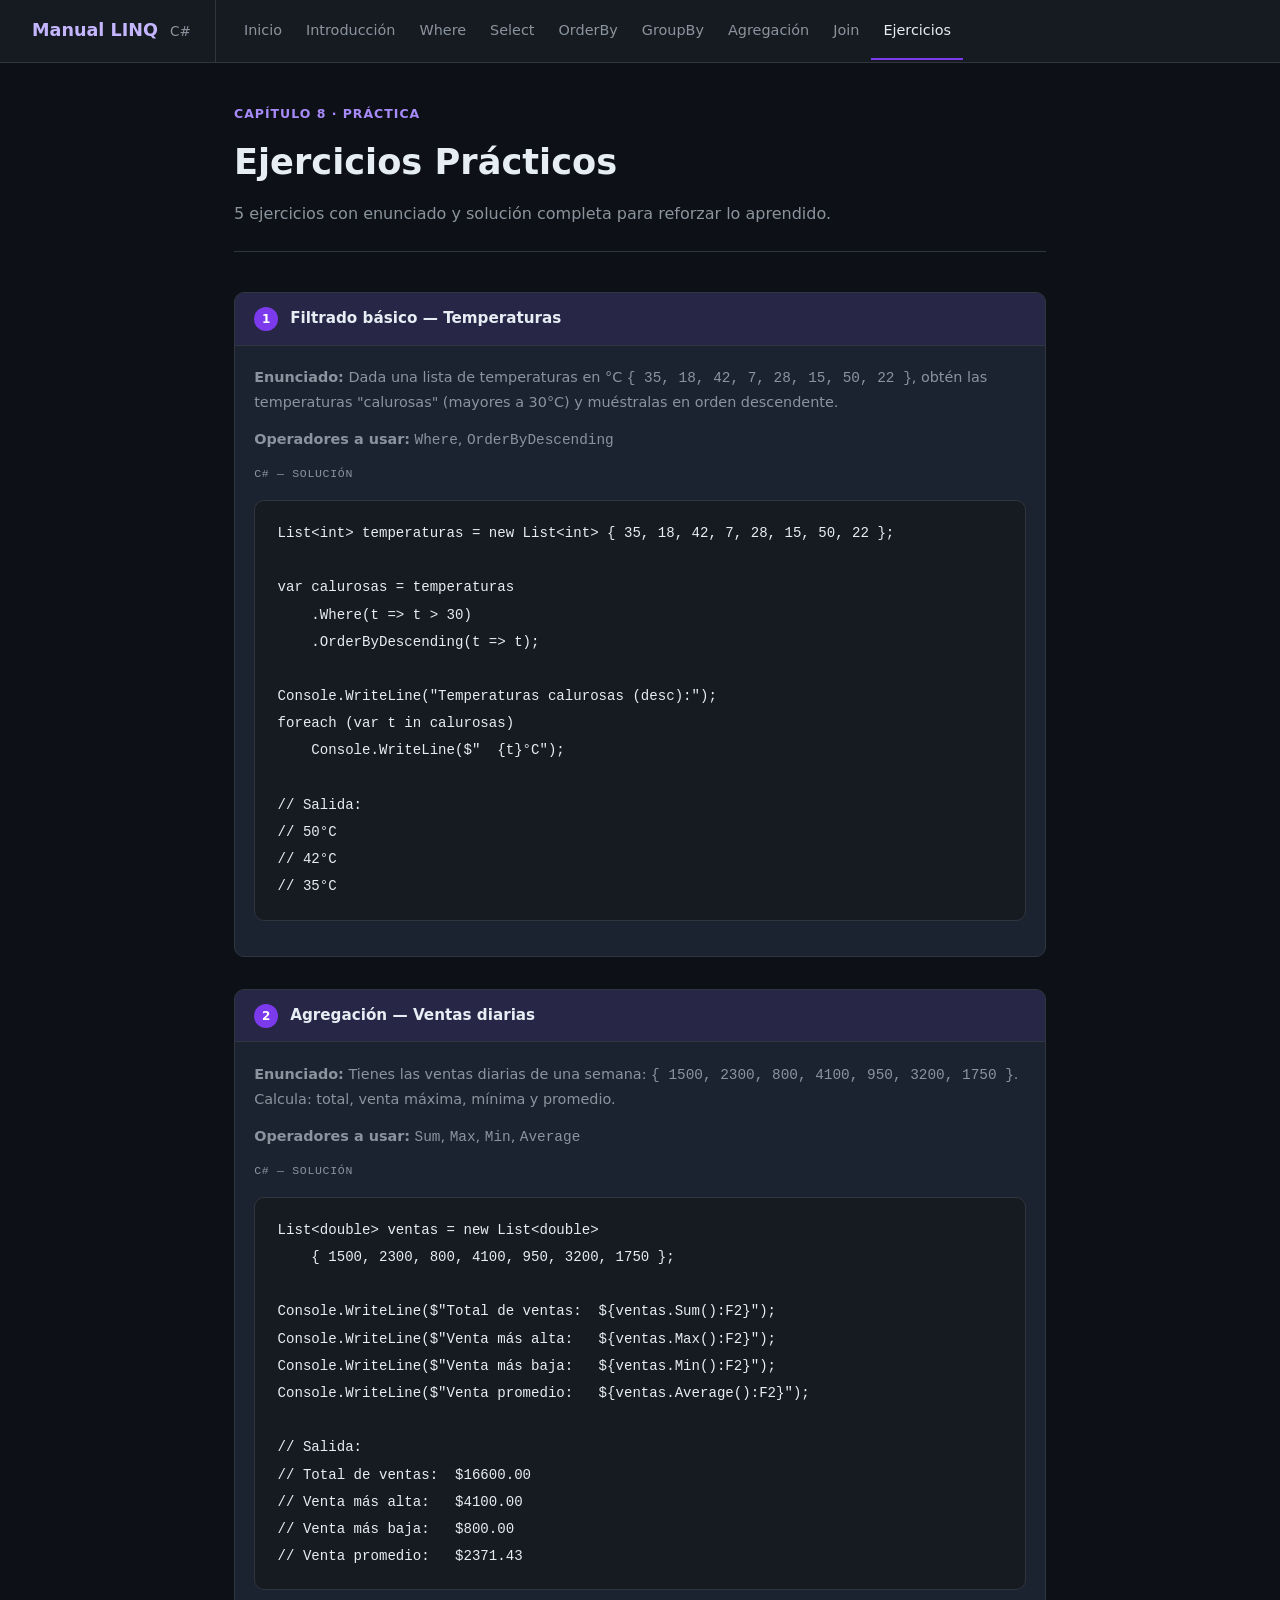
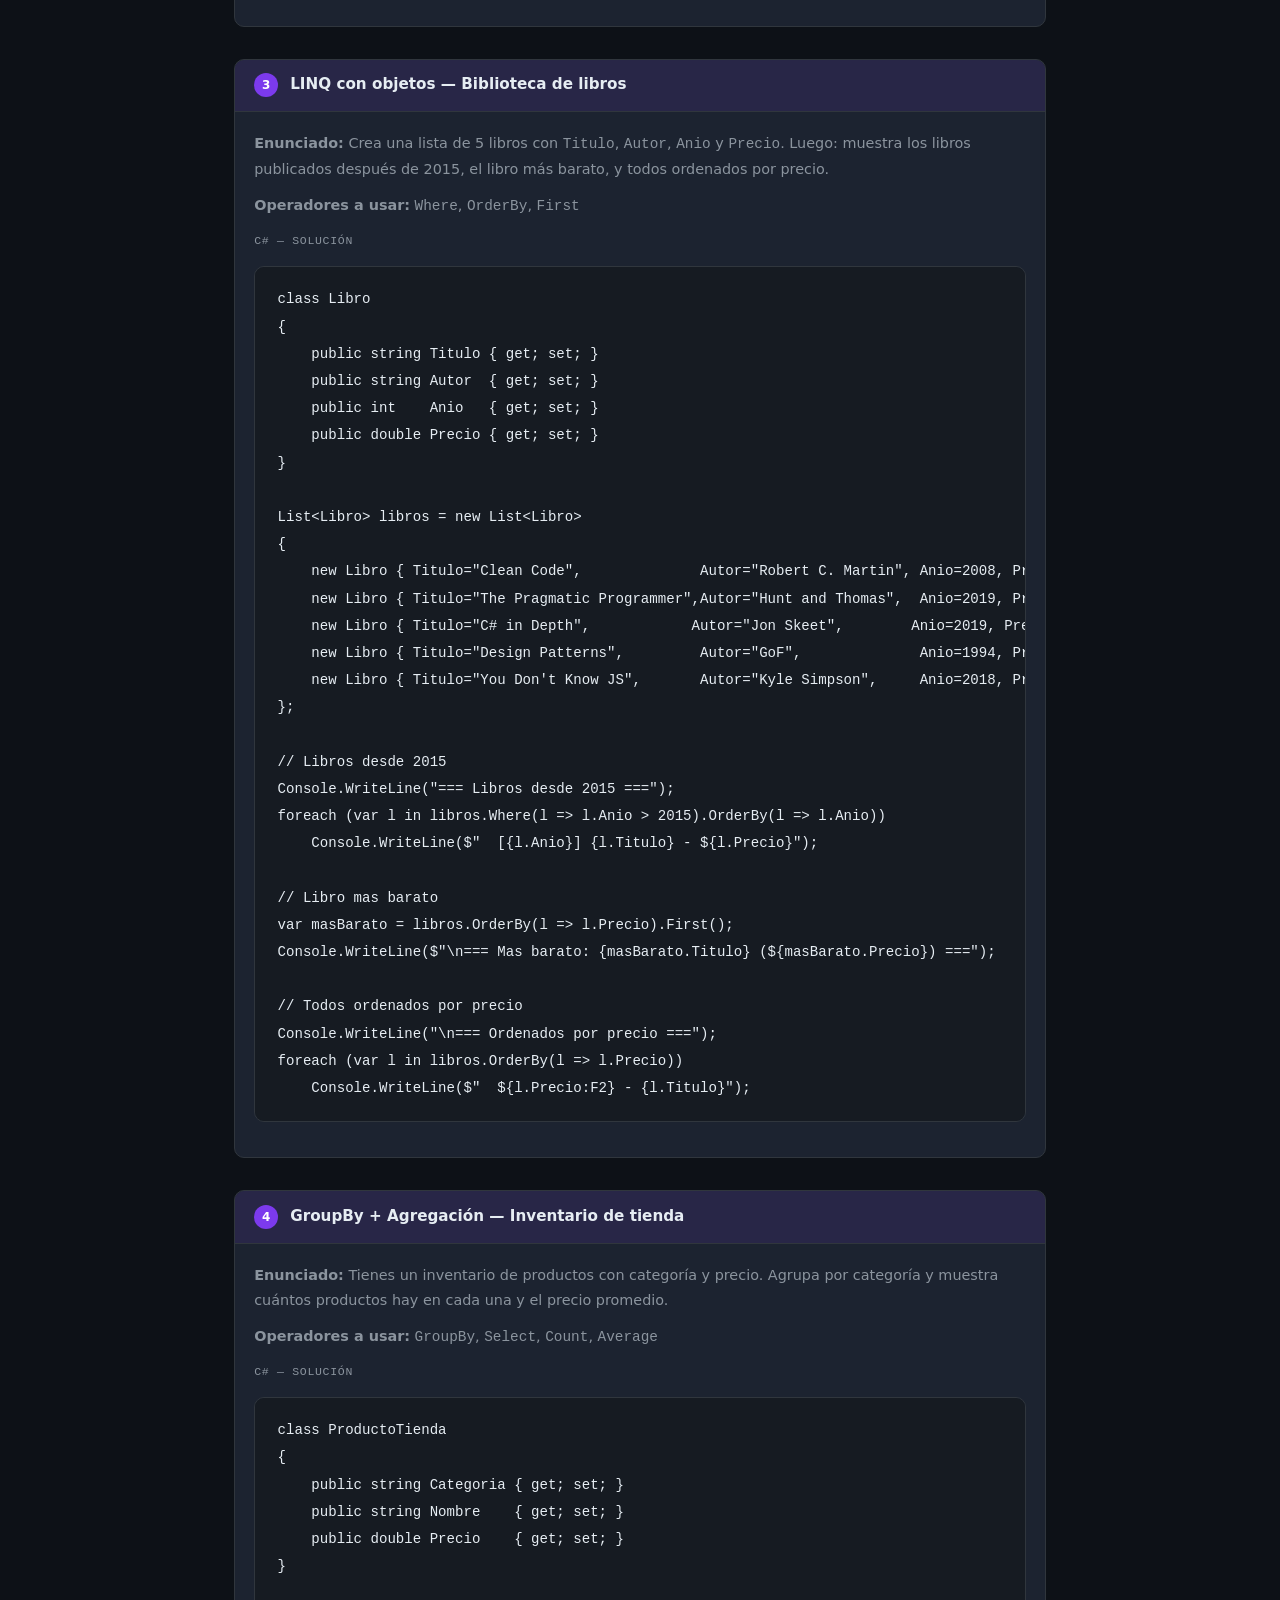
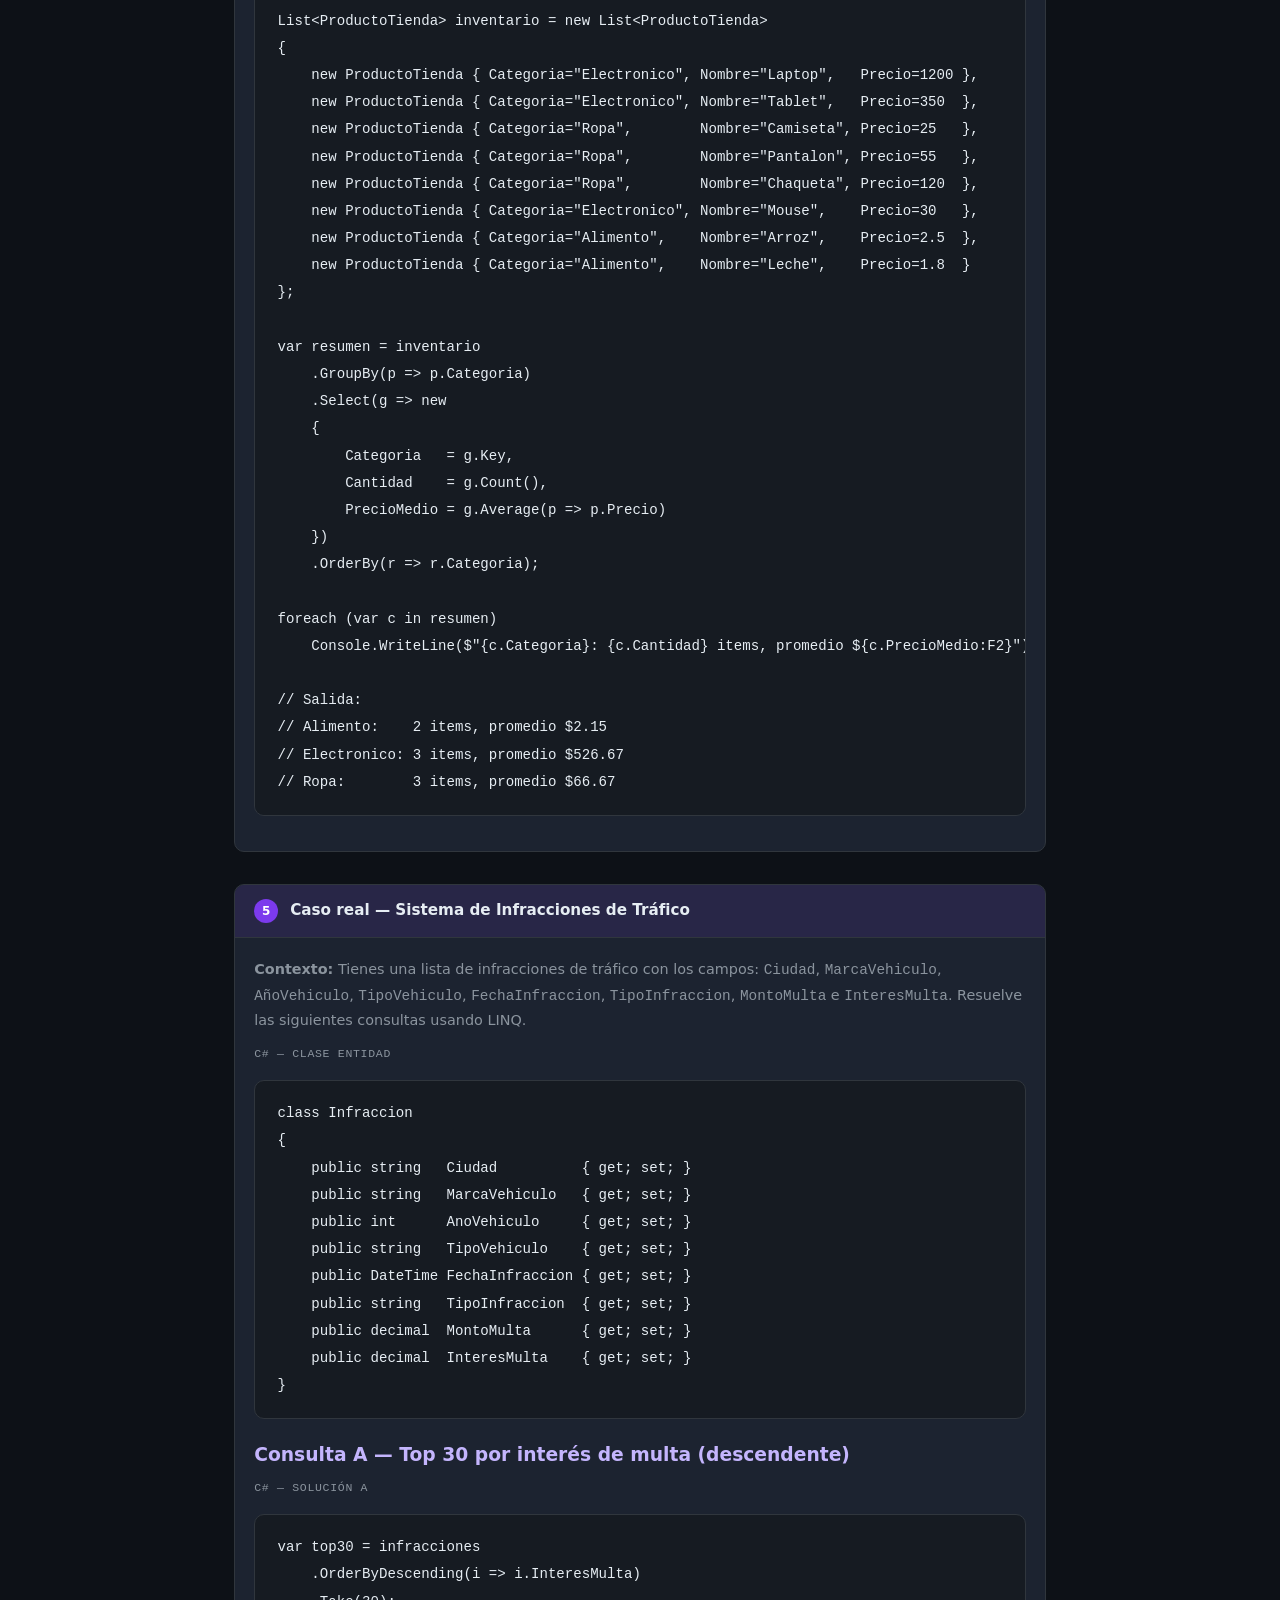
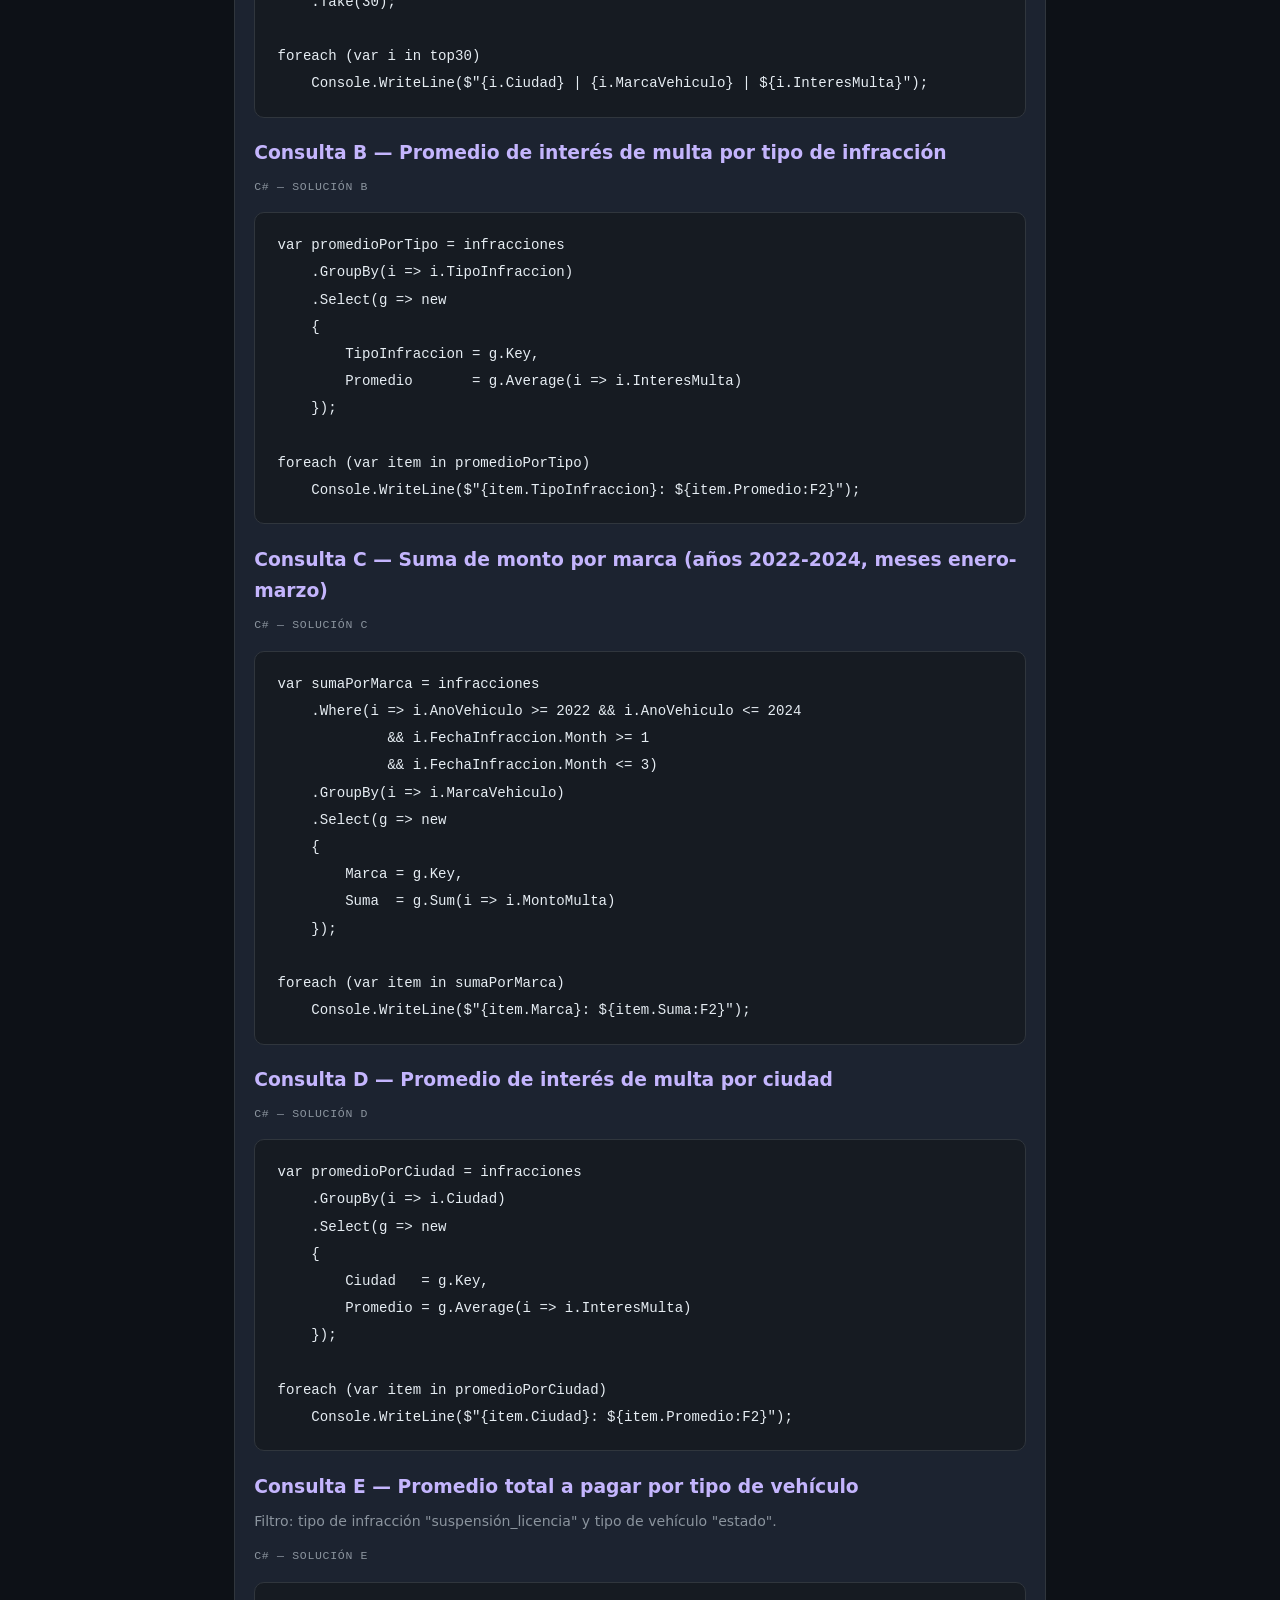
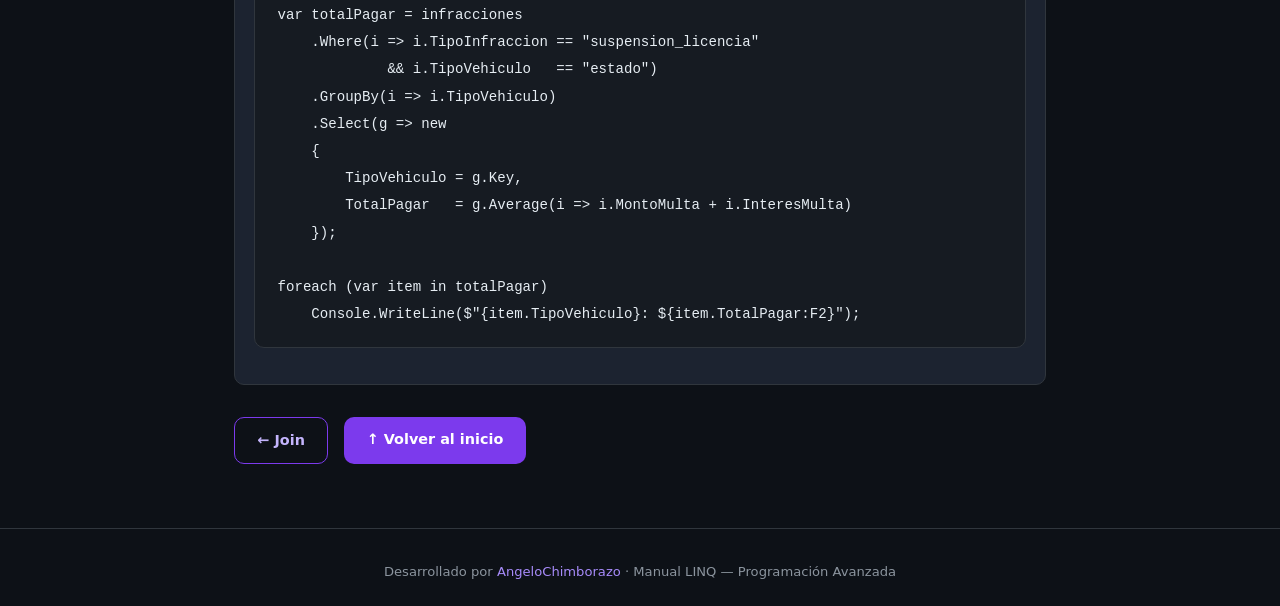
==== commit 0cab36a1: "Update ejercicios.html" ====
--- a/ejercicios.html
+++ b/ejercicios.html
@@ -25,7 +25,7 @@
   <div class="page-header">
     <div class="page-eyebrow">Capítulo 8 · Práctica</div>
     <h1>Ejercicios Prácticos</h1>
-    <p>4 ejercicios con enunciado y solución completa para reforzar lo aprendido.</p>
+    <p>5 ejercicios con enunciado y solución completa para reforzar lo aprendido.</p>
   </div>
 
   <!-- Ejercicio 1 -->
@@ -101,41 +101,26 @@
 
 List&lt;Libro&gt; libros = new List&lt;Libro&gt;
 {
-    new Libro { Titulo="Clean Code",            Autor="Robert C. Martin", Anio=2008, Precio=45.00 },
-    new Libro { Titulo="The Pragmatic Programmer", Autor="Hunt & Thomas", Anio=2019, Precio=52.00 },
-    new Libro { Titulo="C# in Depth",           Autor="Jon Skeet",        Anio=2019, Precio=48.00 },
-    new Libro { Titulo="Design Patterns",       Autor="GoF",              Anio=1994, Precio=39.00 },
-    new Libro { Titulo="You Don't Know JS",     Autor="Kyle Simpson",     Anio=2018, Precio=30.00 }
+    new Libro { Titulo="Clean Code",              Autor="Robert C. Martin", Anio=2008, Precio=45.00 },
+    new Libro { Titulo="The Pragmatic Programmer",Autor="Hunt and Thomas",  Anio=2019, Precio=52.00 },
+    new Libro { Titulo="C# in Depth",            Autor="Jon Skeet",        Anio=2019, Precio=48.00 },
+    new Libro { Titulo="Design Patterns",         Autor="GoF",              Anio=1994, Precio=39.00 },
+    new Libro { Titulo="You Don't Know JS",       Autor="Kyle Simpson",     Anio=2018, Precio=30.00 }
 };
 
 // Libros desde 2015
 Console.WriteLine("=== Libros desde 2015 ===");
 foreach (var l in libros.Where(l => l.Anio > 2015).OrderBy(l => l.Anio))
-    Console.WriteLine($"  [{l.Anio}] {l.Titulo} — ${l.Precio}");
-
-// Libro más barato
+    Console.WriteLine($"  [{l.Anio}] {l.Titulo} - ${l.Precio}");
+
+// Libro mas barato
 var masBarato = libros.OrderBy(l => l.Precio).First();
-Console.WriteLine($"\n=== Más barato: {masBarato.Titulo} (${masBarato.Precio}) ===");
+Console.WriteLine($"\n=== Mas barato: {masBarato.Titulo} (${masBarato.Precio}) ===");
 
 // Todos ordenados por precio
 Console.WriteLine("\n=== Ordenados por precio ===");
 foreach (var l in libros.OrderBy(l => l.Precio))
-    Console.WriteLine($"  ${l.Precio:F2} — {l.Titulo}");
-
-// Salida:
-// === Libros desde 2015 ===
-//   [2018] You Don't Know JS — $30
-//   [2019] The Pragmatic Programmer — $52
-//   [2019] C# in Depth — $48
-//
-// === Más barato: You Don't Know JS ($30) ===
-//
-// === Ordenados por precio ===
-//   $30.00 — You Don't Know JS
-//   $39.00 — Design Patterns
-//   $45.00 — Clean Code
-//   $48.00 — C# in Depth
-//   $52.00 — The Pragmatic Programmer</code></pre>
+    Console.WriteLine($"  ${l.Precio:F2} - {l.Titulo}");</code></pre>
     </div>
   </div>
 
@@ -158,12 +143,12 @@
 
 List&lt;ProductoTienda&gt; inventario = new List&lt;ProductoTienda&gt;
 {
-    new ProductoTienda { Categoria="Electrónico", Nombre="Laptop",   Precio=1200 },
-    new ProductoTienda { Categoria="Electrónico", Nombre="Tablet",   Precio=350  },
+    new ProductoTienda { Categoria="Electronico", Nombre="Laptop",   Precio=1200 },
+    new ProductoTienda { Categoria="Electronico", Nombre="Tablet",   Precio=350  },
     new ProductoTienda { Categoria="Ropa",        Nombre="Camiseta", Precio=25   },
-    new ProductoTienda { Categoria="Ropa",        Nombre="Pantalón", Precio=55   },
+    new ProductoTienda { Categoria="Ropa",        Nombre="Pantalon", Precio=55   },
     new ProductoTienda { Categoria="Ropa",        Nombre="Chaqueta", Precio=120  },
-    new ProductoTienda { Categoria="Electrónico", Nombre="Mouse",    Precio=30   },
+    new ProductoTienda { Categoria="Electronico", Nombre="Mouse",    Precio=30   },
     new ProductoTienda { Categoria="Alimento",    Nombre="Arroz",    Precio=2.5  },
     new ProductoTienda { Categoria="Alimento",    Nombre="Leche",    Precio=1.8  }
 };
@@ -178,182 +163,17 @@
     })
     .OrderBy(r => r.Categoria);
 
-Console.WriteLine($"{"Categoría",-15} {"Cant.",6} {"Precio Medio",12}");
-Console.WriteLine(new string('-', 36));
-foreach (var c in resumen)
-    Console.WriteLine($"{c.Categoria,-15} {c.Cantidad,6} {c.PrecioMedio,12:F2}");
-
-// Salida:
-// Categoría       Cant.  Precio Medio
-// ------------------------------------
-// Alimento            2          2.15
-// Electrónico         3        526.67
-// Ropa                3         66.67</code></pre>
-    </div>
-  </div>
-<!DOCTYPE html>
-<html lang="es">
-<head>
-  <meta charset="UTF-8" />
-  <meta name="viewport" content="width=device-width, initial-scale=1.0" />
-  <title>Ejercicios Prácticos | Manual LINQ C#</title>
-  <link rel="stylesheet" href="style.css" />
-</head>
-<body>
-
-<nav>
-  <div class="nav-brand">Manual LINQ <span>C#</span></div>
-  <a href="index.html">Inicio</a>
-  <a href="introduccion.html">Introducción</a>
-  <a href="where.html">Where</a>
-  <a href="select.html">Select</a>
-  <a href="orderby.html">OrderBy</a>
-  <a href="groupby.html">GroupBy</a>
-  <a href="agregacion.html">Agregación</a>
-  <a href="join.html">Join</a>
-  <a href="ejercicios.html" class="active">Ejercicios</a>
-</nav>
-
-<main class="page">
-  <div class="page-header">
-    <div class="page-eyebrow">Capítulo 8 · Práctica</div>
-    <h1>Ejercicios Prácticos</h1>
-    <p>5 ejercicios con enunciado y solución completa para reforzar lo aprendido.</p>
-  </div>
-
-  <!-- Ejercicio 1 -->
-  <div class="exercise">
-    <div class="exercise-header">
-      <div class="exercise-num">1</div>
-      <div class="exercise-title">Filtrado básico — Temperaturas</div>
-    </div>
-    <div class="exercise-body">
-      <p><strong>Enunciado:</strong> Dada una lista de temperaturas en °C <code>{ 35, 18, 42, 7, 28, 15, 50, 22 }</code>, obtén las temperaturas "calurosas" (mayores a 30°C) y muéstralas en orden descendente.</p>
-      <p><strong>Operadores:</strong> <code>Where</code>, <code>OrderByDescending</code></p>
-      <div class="code-label">C# — Solución</div>
-      <pre><code>List&lt;int&gt; temperaturas = new List&lt;int&gt; { 35, 18, 42, 7, 28, 15, 50, 22 };
-
-var calurosas = temperaturas
-    .Where(t => t > 30)
-    .OrderByDescending(t => t);
-
-foreach (var t in calurosas)
-    Console.WriteLine($"  {t}°C");
-
-// Salida: 50°C  42°C  35°C</code></pre>
-    </div>
-  </div>
-
-  <!-- Ejercicio 2 -->
-  <div class="exercise">
-    <div class="exercise-header">
-      <div class="exercise-num">2</div>
-      <div class="exercise-title">Agregación — Ventas diarias</div>
-    </div>
-    <div class="exercise-body">
-      <p><strong>Enunciado:</strong> Tienes las ventas diarias de una semana: <code>{ 1500, 2300, 800, 4100, 950, 3200, 1750 }</code>. Calcula: total, venta máxima, mínima y promedio.</p>
-      <p><strong>Operadores:</strong> <code>Sum</code>, <code>Max</code>, <code>Min</code>, <code>Average</code></p>
-      <div class="code-label">C# — Solución</div>
-      <pre><code>List&lt;double&gt; ventas = new List&lt;double&gt;
-    { 1500, 2300, 800, 4100, 950, 3200, 1750 };
-
-Console.WriteLine($"Total:   ${ventas.Sum():F2}");
-Console.WriteLine($"Máxima:  ${ventas.Max():F2}");
-Console.WriteLine($"Mínima:  ${ventas.Min():F2}");
-Console.WriteLine($"Promedio:${ventas.Average():F2}");
-
-// Salida:
-// Total:   $16600.00
-// Máxima:  $4100.00
-// Mínima:  $800.00
-// Promedio:$2371.43</code></pre>
-    </div>
-  </div>
-
-  <!-- Ejercicio 3 -->
-  <div class="exercise">
-    <div class="exercise-header">
-      <div class="exercise-num">3</div>
-      <div class="exercise-title">LINQ con objetos — Biblioteca de libros</div>
-    </div>
-    <div class="exercise-body">
-      <p><strong>Enunciado:</strong> Crea una lista de 5 libros con <code>Titulo</code>, <code>Autor</code>, <code>Anio</code> y <code>Precio</code>. Muestra los publicados después de 2015, el más barato, y todos ordenados por precio.</p>
-      <p><strong>Operadores:</strong> <code>Where</code>, <code>OrderBy</code>, <code>First</code></p>
-      <div class="code-label">C# — Solución</div>
-      <pre><code>class Libro
-{
-    public string Titulo { get; set; }
-    public string Autor  { get; set; }
-    public int    Anio   { get; set; }
-    public double Precio { get; set; }
-}
-
-List&lt;Libro&gt; libros = new List&lt;Libro&gt;
-{
-    new Libro { Titulo="Clean Code",     Autor="R. Martin", Anio=2008, Precio=45.00 },
-    new Libro { Titulo="Pragmatic Prog.",Autor="Hunt",      Anio=2019, Precio=52.00 },
-    new Libro { Titulo="C# in Depth",   Autor="J. Skeet",  Anio=2019, Precio=48.00 },
-    new Libro { Titulo="Design Patterns",Autor="GoF",       Anio=1994, Precio=39.00 },
-    new Libro { Titulo="You Don't Know JS",Autor="Simpson", Anio=2018, Precio=30.00 }
-};
-
-// Libros desde 2015
-foreach (var l in libros.Where(l => l.Anio > 2015).OrderBy(l => l.Anio))
-    Console.WriteLine($"[{l.Anio}] {l.Titulo} — ${l.Precio}");
-
-// Libro más barato
-var barato = libros.OrderBy(l => l.Precio).First();
-Console.WriteLine($"Más barato: {barato.Titulo} (${barato.Precio})");</code></pre>
-    </div>
-  </div>
-
-  <!-- Ejercicio 4 -->
-  <div class="exercise">
-    <div class="exercise-header">
-      <div class="exercise-num">4</div>
-      <div class="exercise-title">GroupBy + Agregación — Inventario de tienda</div>
-    </div>
-    <div class="exercise-body">
-      <p><strong>Enunciado:</strong> Tienes un inventario de productos con categoría y precio. Agrupa por categoría y muestra cuántos productos hay y el precio promedio de cada una.</p>
-      <p><strong>Operadores:</strong> <code>GroupBy</code>, <code>Select</code>, <code>Count</code>, <code>Average</code></p>
-      <div class="code-label">C# — Solución</div>
-      <pre><code>class Producto
-{
-    public string Categoria { get; set; }
-    public string Nombre    { get; set; }
-    public double Precio    { get; set; }
-}
-
-List&lt;Producto&gt; inventario = new List&lt;Producto&gt;
-{
-    new Producto { Categoria="Electrónico", Nombre="Laptop",   Precio=1200 },
-    new Producto { Categoria="Electrónico", Nombre="Tablet",   Precio=350  },
-    new Producto { Categoria="Ropa",        Nombre="Camiseta", Precio=25   },
-    new Producto { Categoria="Ropa",        Nombre="Pantalón", Precio=55   },
-    new Producto { Categoria="Alimento",    Nombre="Arroz",    Precio=2.5  },
-    new Producto { Categoria="Alimento",    Nombre="Leche",    Precio=1.8  }
-};
-
-var resumen = inventario
-    .GroupBy(p => p.Categoria)
-    .Select(g => new
-    {
-        Categoria   = g.Key,
-        Cantidad    = g.Count(),
-        PrecioMedio = g.Average(p => p.Precio)
-    });
-
 foreach (var c in resumen)
     Console.WriteLine($"{c.Categoria}: {c.Cantidad} items, promedio ${c.PrecioMedio:F2}");
 
 // Salida:
-// Electrónico: 2 items, promedio $775.00
-// Ropa:        2 items, promedio $40.00
-// Alimento:    2 items, promedio $2.15</code></pre>
-    </div>
-  </div>
-
-  <!-- Ejercicio 5 — Del examen (Infracciones) -->
+// Alimento:    2 items, promedio $2.15
+// Electronico: 3 items, promedio $526.67
+// Ropa:        3 items, promedio $66.67</code></pre>
+    </div>
+  </div>
+
+  <!-- Ejercicio 5 -->
   <div class="exercise">
     <div class="exercise-header">
       <div class="exercise-num">5</div>
@@ -367,7 +187,7 @@
 {
     public string   Ciudad          { get; set; }
     public string   MarcaVehiculo   { get; set; }
-    public int      AñoVehiculo     { get; set; }
+    public int      AnoVehiculo     { get; set; }
     public string   TipoVehiculo    { get; set; }
     public DateTime FechaInfraccion { get; set; }
     public string   TipoInfraccion  { get; set; }
@@ -377,8 +197,7 @@
 
       <h3 style="color:var(--accent3); margin:1.2rem 0 0.5rem;">Consulta A — Top 30 por interés de multa (descendente)</h3>
       <div class="code-label">C# — Solución A</div>
-      <pre><code>// Obtener los 30 registros con mayor interés de multa
-var top30 = infracciones
+      <pre><code>var top30 = infracciones
     .OrderByDescending(i => i.InteresMulta)
     .Take(30);
 
@@ -398,10 +217,10 @@
 foreach (var item in promedioPorTipo)
     Console.WriteLine($"{item.TipoInfraccion}: ${item.Promedio:F2}");</code></pre>
 
-      <h3 style="color:var(--accent3); margin:1.2rem 0 0.5rem;">Consulta C — Suma de monto de multa por marca (años 2022-2024, meses ene-mar)</h3>
+      <h3 style="color:var(--accent3); margin:1.2rem 0 0.5rem;">Consulta C — Suma de monto por marca (años 2022-2024, meses enero-marzo)</h3>
       <div class="code-label">C# — Solución C</div>
       <pre><code>var sumaPorMarca = infracciones
-    .Where(i => i.AñoVehiculo >= 2022 && i.AñoVehiculo <= 2024
+    .Where(i => i.AnoVehiculo >= 2022 && i.AnoVehiculo <= 2024
              && i.FechaInfraccion.Month >= 1
              && i.FechaInfraccion.Month <= 3)
     .GroupBy(i => i.MarcaVehiculo)
@@ -427,11 +246,11 @@
 foreach (var item in promedioPorCiudad)
     Console.WriteLine($"{item.Ciudad}: ${item.Promedio:F2}");</code></pre>
 
-      <h3 style="color:var(--accent3); margin:1.2rem 0 0.5rem;">Consulta E — Promedio total a pagar (monto + interés) por tipo de vehículo</h3>
-      <p style="color:var(--text-muted); font-size:0.88rem;">Filtro: solo infracciones de tipo "suspensión_licencia" y vehículos tipo "estado".</p>
+      <h3 style="color:var(--accent3); margin:1.2rem 0 0.5rem;">Consulta E — Promedio total a pagar por tipo de vehículo</h3>
+      <p style="color:var(--text-muted); font-size:0.88rem;">Filtro: tipo de infracción "suspensión_licencia" y tipo de vehículo "estado".</p>
       <div class="code-label">C# — Solución E</div>
       <pre><code>var totalPagar = infracciones
-    .Where(i => i.TipoInfraccion == "suspensión_licencia"
+    .Where(i => i.TipoInfraccion == "suspension_licencia"
              && i.TipoVehiculo   == "estado")
     .GroupBy(i => i.TipoVehiculo)
     .Select(g => new
@@ -456,15 +275,3 @@
 </footer>
 </body>
 </html>
-  <div style="display:flex; gap:1rem; margin-top:2rem; flex-wrap:wrap;">
-    <a href="join.html" class="btn btn-outline">← Join</a>
-    <a href="index.html" class="btn btn-primary">↑ Volver al inicio</a>
-  </div>
-  
-</main>
-
-<footer>
-  <p>Desarrollado por <a href="https://github.com/AngeloChimborazo" target="_blank">AngeloChimborazo</a> · Manual LINQ — Programación Avanzada</p>
-</footer>
-</body>
-</html>
